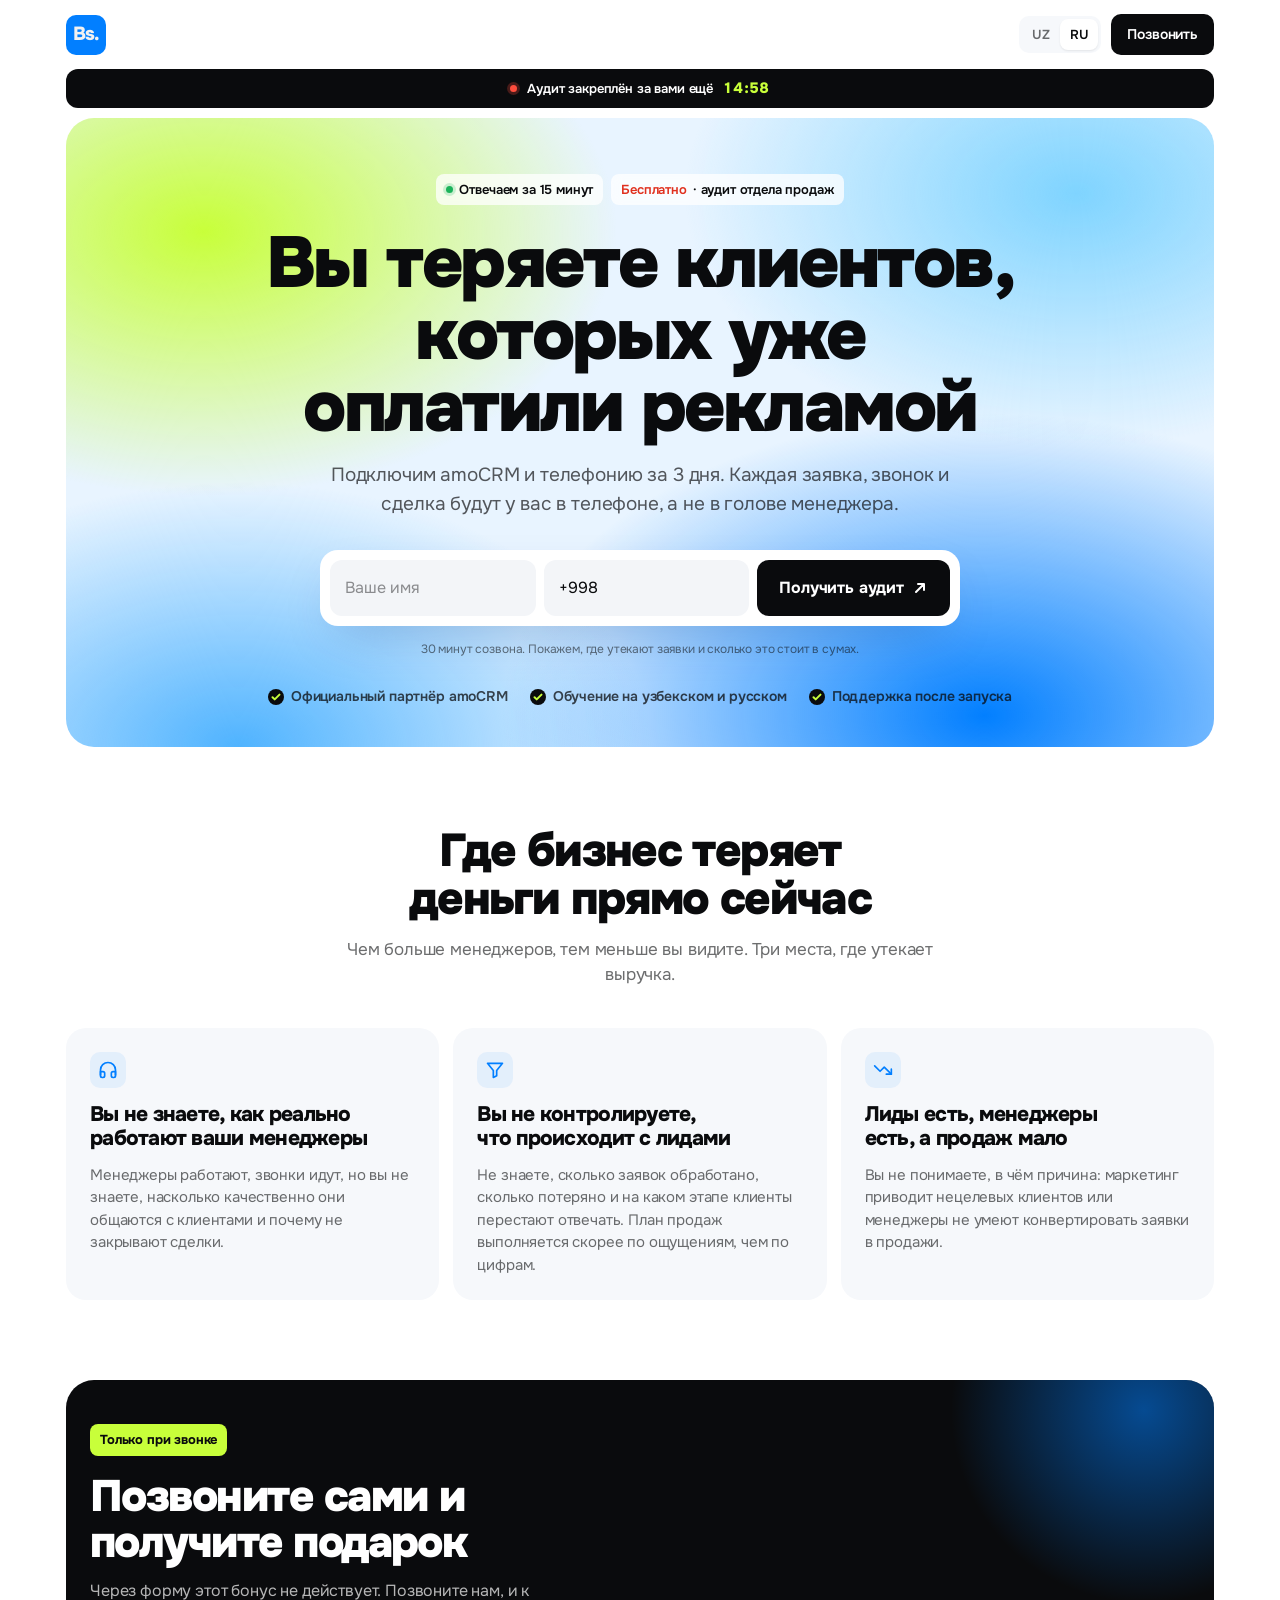
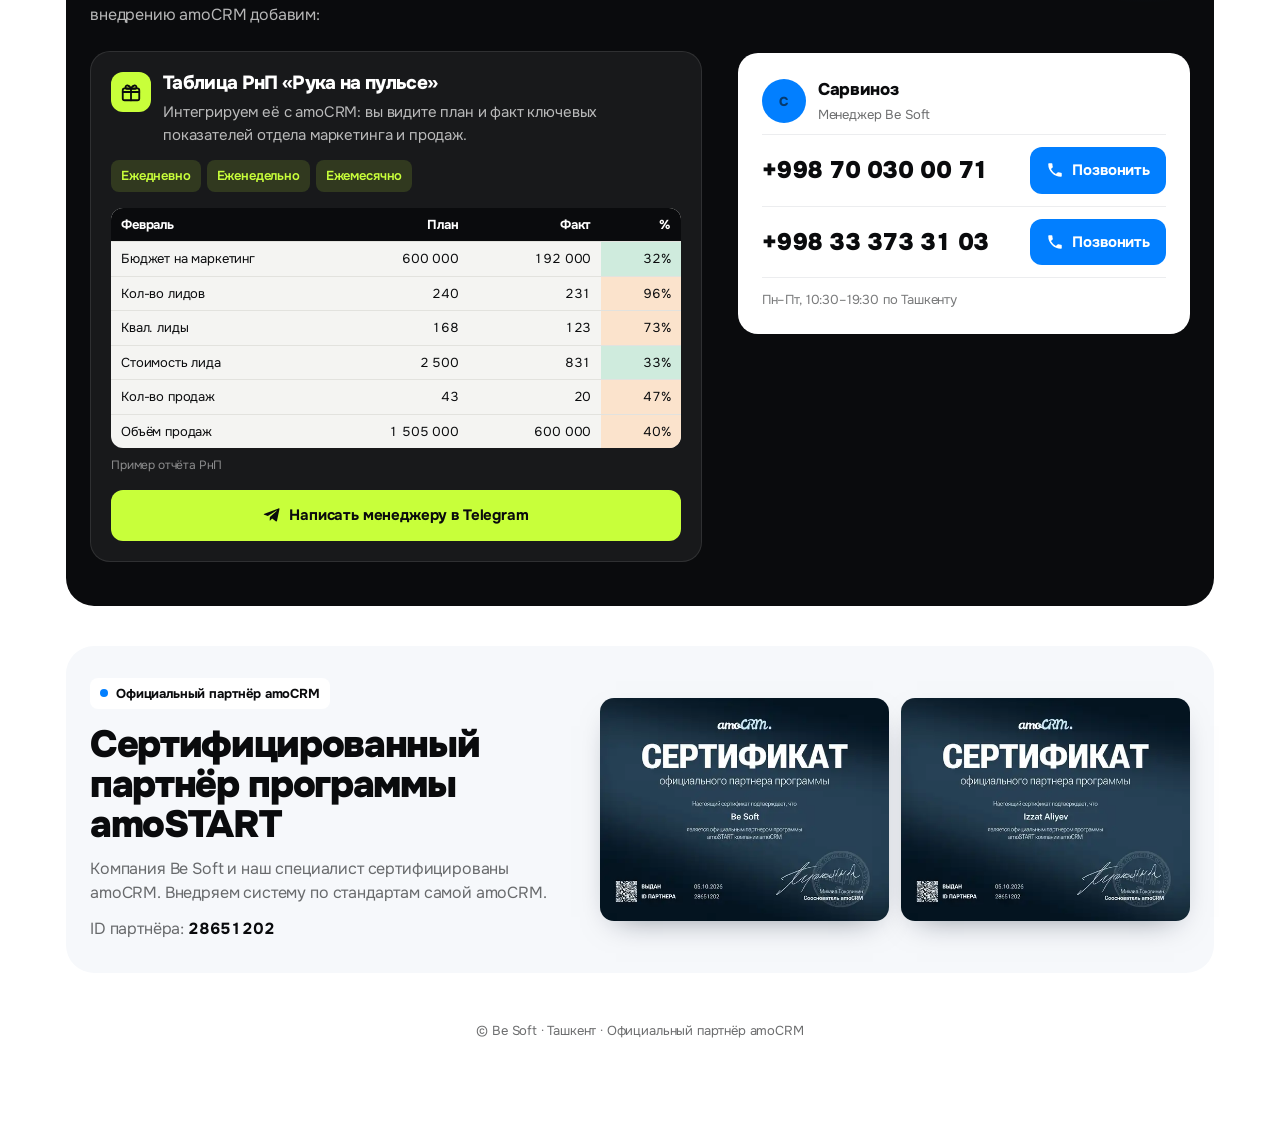
==== audit/index.html @ 83e3592d "Update index.html" ====
<!doctype html>
<html lang="ru">
<head>
<meta charset="utf-8">
<meta name="viewport" content="width=device-width,initial-scale=1,viewport-fit=cover">
<!-- Yandex.Metrika counter -->
<script type="text/javascript">
    (function(m,e,t,r,i,k,a){
        m[i]=m[i]||function(){(m[i].a=m[i].a||[]).push(arguments)};
        m[i].l=1*new Date();
        for (var j = 0; j < document.scripts.length; j++) {if (document.scripts[j].src === r) { return; }}
        k=e.createElement(t),a=e.getElementsByTagName(t)[0],k.async=1,k.src=r,a.parentNode.insertBefore(k,a)
    })(window, document,'script','https://mc.yandex.ru/metrika/tag.js?id=113791518', 'ym');

    ym(113791518, 'init', {ssr:true, webvisor:true, clickmap:true, ecommerce:"dataLayer", referrer: document.referrer, url: location.href, accurateTrackBounce:true, trackLinks:true});
</script>
<noscript><div><img src="https://mc.yandex.ru/watch/113791518" style="position:absolute; left:-9999px;" alt="" /></div></noscript>
<!-- /Yandex.Metrika counter -->
<title>Be Soft — amoCRM и телефония для бизнеса в Ташкенте</title>
<meta name="description" content="Подключим amoCRM и телефонию за 3 дня. Бесплатный аудит отдела продаж.">
<link rel="icon" href="data:image/svg+xml,%3Csvg xmlns='http://www.w3.org/2000/svg' viewBox='0 0 64 64'%3E%3Crect width='64' height='64' rx='14' fill='%23027FFF'/%3E%3Ctext x='8' y='44' font-family='Arial' font-weight='900' font-size='32' fill='white'%3EBs.%3C/text%3E%3C/svg%3E">
<link rel="preconnect" href="https://fonts.googleapis.com">
<link rel="stylesheet" href="https://fonts.googleapis.com/css2?family=Onest:wght@400;500;600;700;800;900&display=swap">
<style>
/* Layout: careerspace-style — white page, one big rounded hero card with a blue/lime mesh and the form inside it; 3 tinted cards; dark call band. Centered, short, one action. */
:root{
  --bg:#FFFFFF; --soft:#F6F8FB; --ink:#0A0B0D; --muted:rgba(10,11,13,.6); --line:rgba(10,11,13,.08);
  --blue:#027FFF; --blue-soft:rgba(2,127,255,.08); --lime:#C8FF3A; --coral:#FF4D3D; --card:#FFFFFF;
  --dark:#0A0B0D; --on-dark:#FFFFFF;
  --sans:"Onest","Helvetica Neue",Arial,sans-serif;
}
@media (prefers-color-scheme: dark){:root:not([data-theme="light"]){
  --bg:#0B0C0F; --soft:#14161B; --ink:#F2F3F5; --muted:rgba(242,243,245,.62); --line:rgba(255,255,255,.09);
  --blue:#2B93FF; --blue-soft:rgba(43,147,255,.12); --card:#14161B; --dark:#16181D; color-scheme:dark}}
:root[data-theme="dark"]{
  --bg:#0B0C0F; --soft:#14161B; --ink:#F2F3F5; --muted:rgba(242,243,245,.62); --line:rgba(255,255,255,.09);
  --blue:#2B93FF; --blue-soft:rgba(43,147,255,.12); --card:#14161B; --dark:#16181D; color-scheme:dark}

*{box-sizing:border-box}
body{background:var(--bg);color:var(--ink);font-family:var(--sans);font-size:16px;line-height:1.5;-webkit-font-smoothing:antialiased;letter-spacing:-.01em}
.wrap{max-width:1180px;margin:0 auto;padding-left:max(16px,env(safe-area-inset-left,0px));padding-right:max(16px,env(safe-area-inset-right,0px))}
h1,h2,h3{margin:0;text-wrap:balance;letter-spacing:-.035em}
p{margin:0}
:focus-visible{outline:2px solid var(--blue);outline-offset:2px}

/* header */
.top{display:flex;align-items:center;justify-content:space-between;gap:12px;padding-block:14px}
.logo{text-decoration:none}.mark{width:40px;height:40px;border-radius:10px;background:#027FFF;color:#F2F1F1;font-weight:800;font-size:19px;letter-spacing:-.05em;display:flex;align-items:center;justify-content:center;line-height:1}.mark i{font-style:normal}
.top-r{display:flex;align-items:center;gap:10px}
.lang{display:flex;background:var(--soft);border-radius:10px;padding:3px}
.lang button{all:unset;cursor:pointer;font-size:13px;font-weight:600;padding:6px 10px;border-radius:8px;color:var(--muted)}
.lang button[aria-pressed="true"]{background:var(--card);color:var(--ink);box-shadow:0 1px 2px rgba(0,0,0,.08)}
.top-cta{all:unset;cursor:pointer;background:var(--ink);color:var(--bg);font-weight:600;font-size:14px;padding:10px 16px;border-radius:10px}

/* hero card */
.hero{position:relative;overflow:hidden;border-radius:28px;padding-block:56px 40px;padding-inline:20px;text-align:center;color:#0A0B0D;
  background:
    radial-gradient(60% 70% at 12% 18%, #C8FF3A 0%, rgba(200,255,58,0) 60%),
    radial-gradient(55% 65% at 88% 12%, #7FD4FF 0%, rgba(127,212,255,0) 62%),
    radial-gradient(70% 80% at 80% 95%, #027FFF 0%, rgba(2,127,255,0) 60%),
    radial-gradient(60% 70% at 15% 100%, #4FB3FF 0%, rgba(79,179,255,0) 60%),
    #E8F4FF}
.badges{display:flex;justify-content:center;flex-wrap:wrap;gap:8px;margin-bottom:22px}
.badge{display:inline-flex;align-items:center;gap:6px;background:rgba(255,255,255,.75);backdrop-filter:blur(6px);border-radius:8px;padding:6px 10px;font-size:13px;font-weight:600}
.badge .hot{color:#E0301E}
.dot{width:7px;height:7px;border-radius:50%;background:#1BB35A;box-shadow:0 0 0 3px rgba(27,179,90,.2)}
.hero h1{font-size:clamp(34px,6.4vw,72px);line-height:1;font-weight:900;max-width:17ch;margin-inline:auto}
.hero .sub{margin:18px auto 0;font-size:clamp(16px,1.8vw,19px);color:rgba(10,11,13,.68);max-width:34em}

/* form inside hero */
.form{margin:32px auto 0;max-width:640px;background:#FFFFFF;border-radius:18px;padding:10px;display:grid;grid-template-columns:1fr 1fr auto;gap:8px;box-shadow:0 20px 50px -20px rgba(2,60,140,.35)}
.form input{font:inherit;font-size:16px;color:#0A0B0D;background:#F3F5F8;border:1px solid transparent;border-radius:12px;padding:15px 14px;width:100%;min-width:0}
.form input:focus{outline:none;border-color:#027FFF;background:#fff}
.form input::placeholder{color:rgba(10,11,13,.45)}
.go{all:unset;box-sizing:border-box;cursor:pointer;background:#0A0B0D;color:#fff;font-weight:700;font-size:16px;padding:15px 22px;border-radius:12px;display:inline-flex;align-items:center;justify-content:center;gap:8px;white-space:nowrap;transition:transform .15s}
.go:hover{transform:translateY(-1px)}
.go:focus-visible{outline:2px solid #027FFF;outline-offset:2px}
.go svg{width:16px;height:16px}
.size{grid-column:1/-1;display:flex;flex-wrap:wrap;align-items:center;gap:6px;padding:4px 4px 2px;font-size:13px;color:rgba(10,11,13,.6);text-align:left}
.size label{display:block}
.size input{position:absolute;opacity:0;pointer-events:none}
.size span{display:inline-block;padding:6px 10px;border-radius:8px;background:#F3F5F8;color:#0A0B0D;font-weight:600;cursor:pointer}
.size input:checked+span{background:#027FFF;color:#fff}
.size input:focus-visible+span{outline:2px solid #027FFF;outline-offset:2px}
.err{grid-column:1/-1;color:#E0301E;font-size:13px;text-align:left;padding-inline:6px}
.fine{margin-top:14px;font-size:12px;color:rgba(10,11,13,.55)}
.done{margin:32px auto 0;max-width:520px;background:#fff;border-radius:18px;padding:26px;text-align:left;box-shadow:0 20px 50px -20px rgba(2,60,140,.35)}
.done b{display:block;font-size:20px;font-weight:800;margin-bottom:6px}
.done p{color:rgba(10,11,13,.65)}

.proof{display:flex;justify-content:center;flex-wrap:wrap;gap:8px 22px;margin-top:28px;font-size:14px;font-weight:600;color:rgba(10,11,13,.75)}
.proof span{display:inline-flex;align-items:center;gap:7px}
.proof span::before{content:"";width:16px;height:16px;border-radius:50%;background:#0A0B0D url("data:image/svg+xml,%3Csvg xmlns='http://www.w3.org/2000/svg' viewBox='0 0 16 16'%3E%3Cpath d='M4.5 8.2l2.2 2.2 4.8-4.8' fill='none' stroke='%23C8FF3A' stroke-width='2' stroke-linecap='round' stroke-linejoin='round'/%3E%3C/svg%3E") center/16px no-repeat}

/* section */
.sec{padding-block:80px 24px}
.sec h2{font-size:clamp(28px,4.4vw,46px);font-weight:900;line-height:1.04;text-align:center;max-width:18ch;margin-inline:auto}
.sec .sub{text-align:center;color:var(--muted);margin:14px auto 0;max-width:36em;font-size:17px}
.cards{display:grid;grid-template-columns:repeat(3,1fr);gap:14px;margin-top:40px}
.c{background:var(--soft);border-radius:20px;padding:24px;display:flex;flex-direction:column;gap:14px;min-width:0}
.ic{width:36px;height:36px;border-radius:10px;display:grid;place-items:center;background:var(--blue-soft);color:var(--blue)}
.ic svg{width:20px;height:20px}
.was{font-size:15px;color:var(--muted);text-decoration:line-through;text-decoration-color:var(--coral);text-decoration-thickness:2px}
.c h3{font-size:21px;font-weight:800;line-height:1.15}
.c p{color:var(--muted);font-size:15px}
.c .res{margin-top:auto;padding-top:14px;border-top:1px solid var(--line);font-size:14px;font-weight:600;color:var(--ink)}
.c .res i{font-style:normal;color:var(--blue)}

/* call band */
.call{margin-block:56px 40px;background:var(--dark);color:var(--on-dark);border-radius:28px;padding:44px 24px;display:grid;grid-template-columns:1.15fr .85fr;gap:36px;align-items:center;position:relative;overflow:hidden}
.call::after{content:"";position:absolute;width:420px;height:420px;right:-140px;top:-180px;border-radius:50%;background:radial-gradient(circle,rgba(2,127,255,.55),rgba(2,127,255,0) 65%);pointer-events:none}
.call>*{position:relative;z-index:1;min-width:0}
.tag{display:inline-block;background:var(--lime);color:#0A0B0D;font-size:13px;font-weight:700;border-radius:8px;padding:6px 10px;margin-bottom:18px}
.call h2{font-size:clamp(28px,4vw,44px);font-weight:900;line-height:1.04;text-align:left;margin:0;max-width:16ch}
.call .lead{margin-top:14px;color:rgba(255,255,255,.7);font-size:16px;max-width:30em}
.gift{margin-top:24px;background:rgba(255,255,255,.06);border:1px solid rgba(255,255,255,.1);border-radius:20px;padding:20px}
.gift-h{display:flex;gap:12px;align-items:flex-start}
.gift-ic{flex:none;width:40px;height:40px;border-radius:12px;background:var(--lime);color:#0A0B0D;display:grid;place-items:center}
.gift-ic svg{width:22px;height:22px}
.gift h3{font-size:19px;font-weight:800;line-height:1.2;margin:0}
.gift p{margin-top:6px;color:rgba(255,255,255,.7);font-size:15px}
.periods{display:flex;flex-wrap:wrap;gap:6px;margin-top:14px}
.periods span{font-size:13px;font-weight:600;padding:6px 10px;border-radius:8px;background:rgba(200,255,58,.14);color:var(--lime)}
.rnp-wrap{margin-top:16px;overflow-x:auto}
.rnp{background:#F4F4F2;color:#0A0B0D;border-radius:12px;overflow:hidden;font-size:13px;font-variant-numeric:tabular-nums}
.rnp div{display:grid;grid-template-columns:1.7fr 1fr 1fr .6fr}
.rnp span{padding:7px 10px;border-top:1px solid #E2E2DE;text-align:right;white-space:nowrap}
.rnp span:first-child{text-align:left;white-space:normal}
.rnp .h span{background:#0A0B0D;color:#fff;font-weight:700;border-top:0}
.rnp .g{background:#CFEBDD}
.rnp .w{background:#FBE3CC}
.gift .rnp-cap{margin-top:8px;font-size:12px;color:rgba(255,255,255,.5)}
.tg{margin-top:16px;display:flex;align-items:center;justify-content:center;gap:8px;background:var(--lime);color:#0A0B0D;font-weight:700;font-size:15px;padding:14px 16px;border-radius:12px;text-decoration:none}
.tg svg{width:18px;height:18px}
.tg:focus-visible{outline:2px solid #fff;outline-offset:2px}
.timer{display:flex;align-items:center;justify-content:center;flex-wrap:wrap;gap:4px 10px;width:100%;margin:0 0 10px;padding:8px 14px;border-radius:12px;background:#0A0B0D;color:#fff;font-size:13px;font-weight:600;text-align:center}
.timer b{color:#C8FF3A;font-size:15px;font-weight:800;font-variant-numeric:tabular-nums;letter-spacing:.02em}
.tdot{width:7px;height:7px;border-radius:50%;background:#FF4D3D;box-shadow:0 0 0 3px rgba(255,77,61,.25)}
.box{background:#FFFFFF;color:#0A0B0D;border-radius:20px;padding:24px}
.mgr{display:flex;align-items:center;gap:12px;margin-bottom:8px}
.ava{width:44px;height:44px;border-radius:50%;background:#027FFF;color:#fff;display:grid;place-items:center;font-weight:800;font-size:20px;flex:none}
.mgr b{display:block;font-size:17px;font-weight:800}
.mgr span{font-size:13px;color:rgba(10,11,13,.6)}
.line{display:flex;align-items:center;justify-content:space-between;gap:10px;padding-block:12px;border-top:1px solid #ECEDEF;flex-wrap:wrap}
.phone{font-size:clamp(20px,2.4vw,24px);font-weight:900;letter-spacing:-.02em;font-variant-numeric:tabular-nums;user-select:all}
.dial{display:inline-flex;align-items:center;gap:8px;background:#027FFF;color:#fff;font-weight:700;font-size:15px;padding:12px 16px;border-radius:12px;text-decoration:none}
.dial svg{width:18px;height:18px}
.dial:focus-visible{outline:2px solid #0A0B0D;outline-offset:2px}
.hours{padding-top:12px;border-top:1px solid #ECEDEF;font-size:13px;color:rgba(10,11,13,.55)}

.partner{margin-block:0 40px;padding:32px 24px;border-radius:28px;background:var(--soft);display:grid;grid-template-columns:.9fr 1.1fr;gap:28px;align-items:center}
.partner>*{min-width:0}
.pbadge{display:inline-flex;align-items:center;gap:8px;background:var(--card);border-radius:8px;padding:6px 10px;font-size:13px;font-weight:700;margin-bottom:16px}
.pbadge::before{content:"";width:8px;height:8px;border-radius:50%;background:var(--blue)}
.partner h2{font-size:clamp(26px,3.4vw,38px);font-weight:900;line-height:1.05;margin:0;max-width:16ch}
.partner p{margin-top:12px;color:var(--muted);font-size:16px;max-width:32em}
.pid{font-size:14px;font-variant-numeric:tabular-nums}
.pid b{color:var(--ink)}
.certs{display:grid;grid-template-columns:1fr 1fr;gap:12px}
.certs a{display:block;border-radius:14px;overflow:hidden;box-shadow:0 12px 30px -16px rgba(10,20,40,.5);transition:transform .2s}
.certs a:hover{transform:translateY(-3px)}
.certs img{display:block;width:100%;height:auto}
@media (max-width:860px){.partner{grid-template-columns:1fr;padding:28px 20px}}

footer{padding-block:8px 100px;font-size:13px;color:var(--muted);text-align:center}

/* sticky mobile CTA */
.stick{position:fixed;left:0;right:0;bottom:0;z-index:20;padding:10px max(12px,env(safe-area-inset-right,0px)) calc(10px + env(safe-area-inset-bottom,0px)) max(12px,env(safe-area-inset-left,0px));background:linear-gradient(to top,var(--bg) 60%,transparent);display:none}
.stick a{display:block;text-align:center;background:#027FFF;color:#fff;font-weight:700;padding:15px;border-radius:14px;text-decoration:none}

@media (max-width:860px){
  .cards{grid-template-columns:1fr}
  .call{grid-template-columns:1fr;padding:32px 20px}
}
@media (max-width:640px){
  .form{grid-template-columns:1fr}
  .hero{padding-block:32px 24px;padding-inline:16px;border-radius:22px;text-align:left}
  .badges{justify-content:flex-start}
  .hero h1{font-size:7.4vw;letter-spacing:-.04em;max-width:none;margin-inline:0;text-wrap:wrap}
  .hero .sub{margin-inline:0}
  .proof{justify-content:flex-start}
  .top-cta{display:none}
  .stick{display:block}
  .stick[hidden]{display:none}
  .rnp{font-size:12px}
  .rnp div{grid-template-columns:1.5fr 1fr 1fr .65fr}
  .rnp span{padding:6px}
}
@media (prefers-reduced-motion:reduce){.go{transition:none}}
</style>
<style>body{margin:0}img{max-width:100%}[hidden]{display:none!important}</style>
</head>
<body>

<header class="wrap top">
  <a class="logo" href="#form" aria-label="Be Soft"><span class="mark">Bs<i>.</i></span></a>
  <div class="top-r">
    <div class="lang" role="group" aria-label="Til / Язык">
      <button type="button" data-set="uz" aria-pressed="false">UZ</button>
      <button type="button" data-set="ru" aria-pressed="true">RU</button>
    </div>
    <a class="top-cta" href="#call" data-i="topCall"></a>
  </div>
</header>

<main class="wrap">
  <div class="timer" role="timer"><span class="tdot" aria-hidden="true"></span><span data-i="tLabel"></span><b id="tVal">15:00</b></div>
  <section class="hero" id="form">
    <div class="badges">
      <span class="badge"><span class="dot"></span><span data-i="b1"></span></span>
      <span class="badge"><span class="hot" data-i="b2a"></span><span data-i="b2"></span></span>
    </div>
    <h1 data-i="h1"></h1>
    <p class="sub" data-i="sub"></p>

    <form class="form" id="leadForm" novalidate>
      <input type="text" id="f-name" autocomplete="name" data-ph="name" aria-label="Name">
      <input type="tel" id="f-phone" autocomplete="tel" inputmode="tel" value="+998 " aria-label="Phone">
      <button class="go" type="submit"><span data-i="submit"></span><svg viewBox="0 0 16 16" aria-hidden="true"><path d="M4 12L12 4M6 4h6v6" fill="none" stroke="currentColor" stroke-width="2" stroke-linecap="round" stroke-linejoin="round"/></svg></button>
      <p class="err" id="err" hidden></p>
    </form>
    <div class="done" id="done" hidden><b data-i="doneT"></b><p data-i="doneP"></p></div>
    <p class="fine" data-i="fine"></p>

    <div class="proof">
      <span data-i="pr1"></span><span data-i="pr2"></span><span data-i="pr3"></span>
    </div>
  </section>

  <section class="sec">
    <h2 data-i="painT"></h2>
    <p class="sub" data-i="painS"></p>
    <div class="cards">
      <article class="c">
        <div class="ic"><svg viewBox="0 0 24 24" fill="none" stroke="currentColor" stroke-width="2" stroke-linecap="round" stroke-linejoin="round" aria-hidden="true"><path d="M3 18v-6a9 9 0 0 1 18 0v6"/><path d="M21 19a2 2 0 0 1-2 2h-1a2 2 0 0 1-2-2v-3a2 2 0 0 1 2-2h3zM3 19a2 2 0 0 0 2 2h1a2 2 0 0 0 2-2v-3a2 2 0 0 0-2-2H3z"/></svg></div>
        <h3 data-i="c1h"></h3>
        <p data-i="c1p"></p>
      </article>
      <article class="c">
        <div class="ic"><svg viewBox="0 0 24 24" fill="none" stroke="currentColor" stroke-width="2" stroke-linecap="round" stroke-linejoin="round" aria-hidden="true"><path d="M3 4h18l-7 8.5V19l-4 2v-8.5z"/></svg></div>
        <h3 data-i="c2h"></h3>
        <p data-i="c2p"></p>
      </article>
      <article class="c">
        <div class="ic"><svg viewBox="0 0 24 24" fill="none" stroke="currentColor" stroke-width="2" stroke-linecap="round" stroke-linejoin="round" aria-hidden="true"><path d="M22 17l-8.5-8.5-5 5L2 7"/><path d="M16 17h6v-6"/></svg></div>
        <h3 data-i="c3h"></h3>
        <p data-i="c3p"></p>
      </article>
    </div>
  </section>

  <section class="call" id="call">
    <div>
      <span class="tag" data-i="tag"></span>
      <h2 data-i="callT"></h2>
      <p class="lead" data-i="callL"></p>
      <div class="gift">
        <div class="gift-h">
          <span class="gift-ic"><svg viewBox="0 0 24 24" fill="none" stroke="currentColor" stroke-width="2" stroke-linecap="round" stroke-linejoin="round" aria-hidden="true"><rect x="3" y="8" width="18" height="13" rx="2"/><path d="M12 8v13M3 12h18M12 8c-2-4-6-4-6-1s6 1 6 1zm0 0c2-4 6-4 6-1s-6 1-6 1z"/></svg></span>
          <div><h3 data-i="gT"></h3><p data-i="gP"></p></div>
        </div>
        <div class="periods"><span data-i="per1"></span><span data-i="per2"></span><span data-i="per3"></span></div>
        <div class="rnp-wrap"><div class="rnp">
          <div class="h"><span data-i="rM"></span><span data-i="rPlan"></span><span data-i="rFact"></span><span>%</span></div>
          <div><span data-i="r1"></span><span>600 000</span><span>192 000</span><span class="g">32%</span></div>
          <div><span data-i="r2"></span><span>240</span><span>231</span><span class="w">96%</span></div>
          <div><span data-i="r3"></span><span>168</span><span>123</span><span class="w">73%</span></div>
          <div><span data-i="r4"></span><span>2 500</span><span>831</span><span class="g">33%</span></div>
          <div><span data-i="r5"></span><span>43</span><span>20</span><span class="w">47%</span></div>
          <div><span data-i="r6"></span><span>1 505 000</span><span>600 000</span><span class="w">40%</span></div>
        </div></div>
        <p class="rnp-cap" data-i="rCap"></p>
        <a class="tg" id="tgLink" href="https://t.me/sarvinoz_besoft" target="_blank" rel="noopener"><svg viewBox="0 0 24 24" fill="currentColor" aria-hidden="true"><path d="M21.9 4.3 18.7 19.5c-.2 1-.9 1.3-1.7.8l-4.8-3.6-2.3 2.2c-.3.3-.5.5-1 .5l.3-4.9 8.9-8c.4-.3-.1-.5-.6-.2L6.5 13.3 1.8 11.8c-1-.3-1-1 .2-1.5L20.6 3.2c.9-.3 1.6.2 1.3 1.1z"/></svg><span data-i="tgBtn"></span></a>
      </div>
    </div>
    <div class="box">
      <div class="mgr"><span class="ava" data-i="mIni"></span><div><b data-i="mName"></b><span data-i="mRole"></span></div></div>
      <div class="line"><span class="phone">+998 70 030 00 71</span><a class="dial" href="tel:+998700300071"><svg viewBox="0 0 24 24" fill="currentColor" aria-hidden="true"><path d="M6.6 10.8a15.1 15.1 0 0 0 6.6 6.6l2.2-2.2a1 1 0 0 1 1-.25 11.4 11.4 0 0 0 3.6.57 1 1 0 0 1 1 1V20a1 1 0 0 1-1 1A17 17 0 0 1 3 4a1 1 0 0 1 1-1h3.5a1 1 0 0 1 1 1c0 1.25.2 2.45.57 3.57a1 1 0 0 1-.25 1z"/></svg><span data-i="callBtn"></span></a></div>
      <div class="line"><span class="phone">+998 33 373 31 03</span><a class="dial" href="tel:+998333733103"><svg viewBox="0 0 24 24" fill="currentColor" aria-hidden="true"><path d="M6.6 10.8a15.1 15.1 0 0 0 6.6 6.6l2.2-2.2a1 1 0 0 1 1-.25 11.4 11.4 0 0 0 3.6.57 1 1 0 0 1 1 1V20a1 1 0 0 1-1 1A17 17 0 0 1 3 4a1 1 0 0 1 1-1h3.5a1 1 0 0 1 1 1c0 1.25.2 2.45.57 3.57a1 1 0 0 1-.25 1z"/></svg><span data-i="callBtn"></span></a></div>
      <p class="hours" data-i="hours"></p>
    </div>
  </section>
  <section class="partner" id="partner">
    <div>
      <span class="pbadge" data-i="pTag"></span>
      <h2 data-i="pT"></h2>
      <p data-i="pP"></p>
      <p class="pid"><span data-i="pIdK"></span> <b>28651202</b></p>
    </div>
    <div class="certs">
      <a href="/cert-besoft.webp" target="_blank" rel="noopener"><img src="/cert-besoft.webp" alt="Сертификат партнёра amoCRM: Be Soft" width="560" height="432"></a>
      <a href="/cert-izzat.webp" target="_blank" rel="noopener"><img src="/cert-izzat.webp" alt="Сертификат партнёра amoCRM: Izzat Aliyev" width="560" height="432"></a>
    </div>
  </section>
</main>

<footer class="wrap" data-i="foot"></footer>
<div class="stick" id="stick"><a href="#form" data-i="stick"></a></div>

<script>
const T = {
ru:{
  topCall:"Позвонить",
  b1:"Отвечаем за 15 минут", b2a:"Бесплатно", b2:"· аудит отдела продаж",
  h1:"Вы теряете клиентов, которых уже оплатили рекламой",
  sub:"Подключим amoCRM и телефонию за 3 дня. Каждая заявка, звонок и сделка будут у вас в телефоне, а не в голове менеджера.",
  name:"Ваше имя", submit:"Получить аудит",
  errName:"Как к вам обращаться?", errPhone:"Проверьте номер: после +998 нужно 9 цифр.",
  fine:"30 минут созвона. Покажем, где утекают заявки и сколько это стоит в сумах.",
  doneT:"Заявка у нас", doneP:"Позвоним в течение 15 минут в рабочее время. Хотите быстрее — наберите сами и заберите бонус ниже.",
  pr1:"Официальный партнёр amoCRM", pr2:"Обучение на узбекском и русском", pr3:"Поддержка после запуска",
  painT:"Где бизнес теряет деньги прямо сейчас",
  painS:"Чем больше менеджеров, тем меньше вы видите. Три места, где утекает выручка.",
  c1h:"Вы не знаете, как реально работают ваши менеджеры", c1p:"Менеджеры работают, звонки идут, но вы не знаете, насколько качественно они общаются с клиентами и почему не закрывают сделки.",
  c2h:"Вы не контролируете, что происходит с лидами", c2p:"Не знаете, сколько заявок обработано, сколько потеряно и на каком этапе клиенты перестают отвечать. План продаж выполняется скорее по ощущениям, чем по цифрам.",
  c3h:"Лиды есть, менеджеры есть, а продаж мало", c3p:"Вы не понимаете, в чём причина: маркетинг приводит нецелевых клиентов или менеджеры не умеют конвертировать заявки в продажи.",
  tag:"Только при звонке",
  callT:"Позвоните сами и получите подарок",
  callL:"Через форму этот бонус не действует. Позвоните нам, и к внедрению amoCRM добавим:",
  gT:"Таблица РнП «Рука на пульсе»", gP:"Интегрируем её с amoCRM: вы видите план и факт ключевых показателей отдела маркетинга и продаж.",
  per1:"Ежедневно", per2:"Еженедельно", per3:"Ежемесячно",
  rM:"Февраль", rPlan:"План", rFact:"Факт", r1:"Бюджет на маркетинг", r2:"Кол-во лидов", r3:"Квал. лиды", r4:"Стоимость лида", r5:"Кол-во продаж", r6:"Объём продаж", rCap:"Пример отчёта РнП",
  mIni:"С", mName:"Сарвиноз", mRole:"Менеджер Be Soft", callBtn:"Позвонить",
  hours:"Пн–Пт, 10:30–19:30 по Ташкенту",
  stick:"Получить бесплатный аудит",
  tLabel:"Аудит закреплён за вами ещё", tEnd:"Успейте оставить заявку на бесплатный аудит",
  tgBtn:"Написать менеджеру в Telegram", tgText:"Здравствуйте! Хочу интегрировать amoCRM в свою компанию и обсудить все детали.",
  pTag:"Официальный партнёр amoCRM", pT:"Сертифицированный партнёр программы amoSTART", pP:"Компания Be Soft и наш специалист сертифицированы amoCRM. Внедряем систему по стандартам самой amoCRM.", pIdK:"ID партнёра:",
  foot:"© Be Soft · Ташкент · Официальный партнёр amoCRM"
},
uz:{
  topCall:"Qo‘ng‘iroq",
  b1:"15 daqiqada javob beramiz", b2a:"Bepul", b2:"· savdo bo‘limi auditi",
  h1:"Reklamaga pul to‘lagan mijozlaringizni yo‘qotyapsiz",
  sub:"amoCRM va telefoniyani 3 kunda ulaymiz. Sotuvlaringizni aniq raqamlar asosida boshqarasiz.",
  name:"Ismingiz", submit:"Auditga ega bo‘lish",
  errName:"Ismingizni kiriting.", errPhone:"Raqamni tekshiring: +998 dan keyin 9 ta raqam.",
  fine:"30 daqiqalik suhbat. Arizalar qayerda yo‘qolayotganini va bu necha so‘m ekanini ko‘rsatamiz.",
  doneT:"Arizangiz qabul qilindi", doneP:"Ish vaqtida 15 daqiqa ichida qo‘ng‘iroq qilamiz. Tezroq bo‘lsin desangiz — o‘zingiz qo‘ng‘iroq qiling va quyidagi bonusni oling.",
  pr1:"amoCRM rasmiy hamkori", pr2:"O‘zbek va rus tilida o‘qitish", pr3:"Ishga tushgandan keyin yordam",
  painT:"Biznes hozir qayerda pul yo‘qotyapti",
  painS:"Menejerlar qancha ko‘p bo‘lsa, siz shuncha kam ko‘rasiz. Daromad oqib ketadigan uchta joy.",
  c1h:"Menejerlaringiz qanchalik samarali ishlayotganini bilmaysiz", c1p:"Qo‘ng‘iroqlar bo‘lyapti, lekin mijozlar bilan qanday gaplashilayotgani va nega savdolar yopilmayotgani noma’lum.",
  c2h:"Lidlar bilan nima bo‘layotganini nazorat qila olmaysiz", c2p:"Qancha lid bilan ishlangan, qanchasi yo‘qotilgan va mijozlar qaysi bosqichda ketib qolayotgani noma’lum. Savdo rejasi aniq raqamlarga emas, taxminlarga asoslanadi.",
  c3h:"Lidlar bor, menejerlar bor, lekin savdo kam", c3p:"Muammo nimada: marketing sifatsiz lidlarni olib kelyaptimi yoki menejerlar ularni xaridorga aylantira olmayaptimi — bilmaysiz.",
  tag:"Faqat qo‘ng‘iroq orqali",
  callT:"O‘zingiz qo‘ng‘iroq qiling va sovg‘a oling",
  callL:"Bu bonus forma orqali amal qilmaydi. Bizga qo‘ng‘iroq qiling va amoCRM joriy qilishga qo‘shib beramiz:",
  gT:"RnP jadvali («Рука на пульсе»)", gP:"Uni amoCRM bilan integratsiya qilamiz: marketing va savdo bo‘limining asosiy ko‘rsatkichlari bo‘yicha reja va faktni ko‘rasiz.",
  per1:"Har kuni", per2:"Har hafta", per3:"Har oy",
  rM:"Fevral", rPlan:"Reja", rFact:"Fakt", r1:"Marketing byudjeti", r2:"Lidlar soni", r3:"Sifatli lidlar", r4:"Lid narxi", r5:"Sotuvlar soni", r6:"Sotuv hajmi", rCap:"RnP hisoboti namunasi",
  mIni:"S", mName:"Sarvinoz", mRole:"Be Soft menejeri", callBtn:"Qo‘ng‘iroq qilish",
  hours:"Du–Ju, 10:30–19:30 (Toshkent vaqti)",
  stick:"Bepul audit olish",
  tLabel:"Bepul audit siz uchun band qilingan:", tEnd:"Bepul auditga arizani hoziroq qoldiring",
  tgBtn:"Menejerga Telegramda yozish", tgText:"Assalomu alaykum! Kompaniyamga amoCRM integratsiya qilmoqchiman, barcha tafsilotlarni muhokama qilsak.",
  pTag:"amoCRM rasmiy hamkori", pT:"amoSTART dasturining sertifikatlangan hamkori", pP:"Be Soft kompaniyasi va mutaxassisimiz amoCRM tomonidan sertifikatlangan. Tizimni amoCRM standartlari asosida joriy qilamiz.", pIdK:"Hamkor ID:",
  foot:"© Be Soft · Toshkent · amoCRM rasmiy hamkori"
}};

let lang="ru";
try{ lang=localStorage.getItem("besoft-lang") || ((navigator.language||"").startsWith("uz")?"uz":"ru"); }catch(e){}

function render(){
  const d=T[lang]; document.documentElement.lang=lang;
  document.querySelectorAll("[data-i]").forEach(el=>{const v=d[el.dataset.i]; if(v!=null) el.innerHTML=v;});
  document.querySelectorAll("[data-ph]").forEach(el=>el.placeholder=d[el.dataset.ph]);
  document.getElementById("tgLink").href="https://t.me/sarvinoz_besoft?text="+encodeURIComponent(d.tgText);
  tick();
  document.querySelectorAll(".lang button").forEach(b=>b.setAttribute("aria-pressed",b.dataset.set===lang));
  const e=document.getElementById("err"); if(!e.hidden) e.textContent=d[e.dataset.k];
}
document.querySelectorAll(".lang button").forEach(b=>b.addEventListener("click",()=>{
  lang=b.dataset.set; try{localStorage.setItem("besoft-lang",lang)}catch(e){} render();
}));

const phoneIn=document.getElementById("f-phone");
phoneIn.addEventListener("input",()=>{
  let d=phoneIn.value.replace(/\D/g,""); if(!d.startsWith("998")) d="998"+d; d=d.slice(0,12);
  const p=d.slice(3); phoneIn.value="+998 "+[p.slice(0,2),p.slice(2,5),p.slice(5,7),p.slice(7,9)].filter(Boolean).join(" ");
});

document.getElementById("leadForm").addEventListener("submit",ev=>{
  ev.preventDefault();
  const err=document.getElementById("err");
  const name=document.getElementById("f-name").value.trim();
  const digits=phoneIn.value.replace(/\D/g,"");
  const k=!name?"errName":digits.length!==12?"errPhone":null;
  if(k){err.dataset.k=k;err.textContent=T[lang][k];err.hidden=false;return;}
  err.hidden=true;
  const lead={name,phone:"+"+digits,lang,source:"besoft-landing",at:new Date().toISOString()};
  /* Сюда подключается отправка заявки: вебхук amoCRM, Telegram-бот или форма Tilda */
  console.log("lead",lead);
  goal("lead_form");
  ev.target.hidden=true; document.getElementById("done").hidden=false;
});

/* sticky CTA hides while the form is on screen */
const stick=document.getElementById("stick");
if("IntersectionObserver" in window){
  const seen=new Set();
  const io=new IntersectionObserver(es=>{es.forEach(en=>en.isIntersecting?seen.add(en.target):seen.delete(en.target));stick.hidden=seen.size>0;},{threshold:.15});
  io.observe(document.getElementById("form")); io.observe(document.getElementById("call"));
}
/* Yandex.Metrika goals */
function goal(n){try{if(window.ym) ym(113791518,"reachGoal",n);}catch(e){}}
document.querySelectorAll(".dial").forEach(a=>a.addEventListener("click",()=>goal("call_click")));
document.getElementById("tgLink").addEventListener("click",()=>goal("tg_click"));

/* timer: 15 minutes from the moment the visitor opened the site */
function tick(){
  const el=document.getElementById("tVal"), lbl=document.querySelector("[data-i=tLabel]");
  const left=Math.max(0,TEND-Date.now()), m=Math.floor(left/60000), s=Math.floor(left%60000/1000);
  el.textContent=String(m).padStart(2,"0")+":"+String(s).padStart(2,"0");
  if(!left){lbl.textContent=T[lang].tEnd; el.hidden=true;}
}
let TEND=Date.now()+15*60000;
try{const v=+sessionStorage.getItem("besoft-t"); if(v>Date.now()) TEND=v; else sessionStorage.setItem("besoft-t",TEND);}catch(e){}
setInterval(tick,1000);
render();
</script>

</body>
</html>
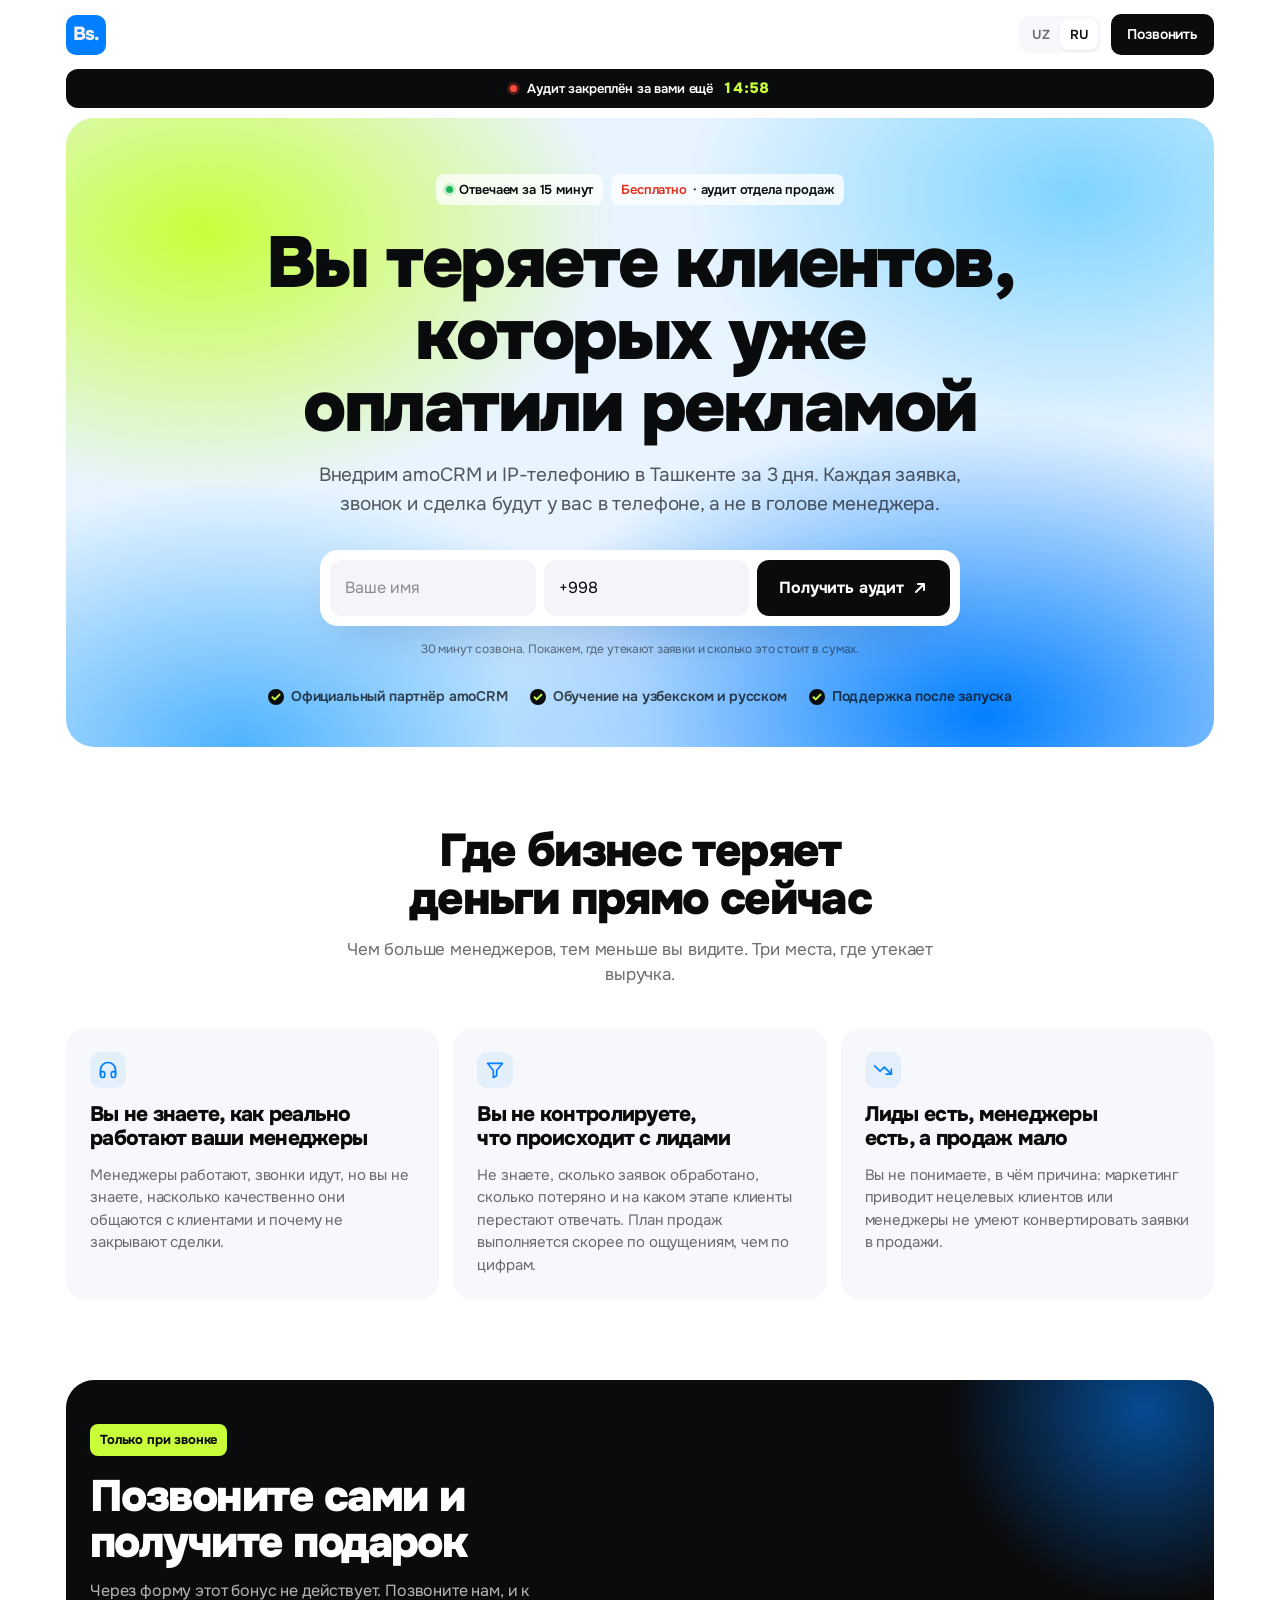
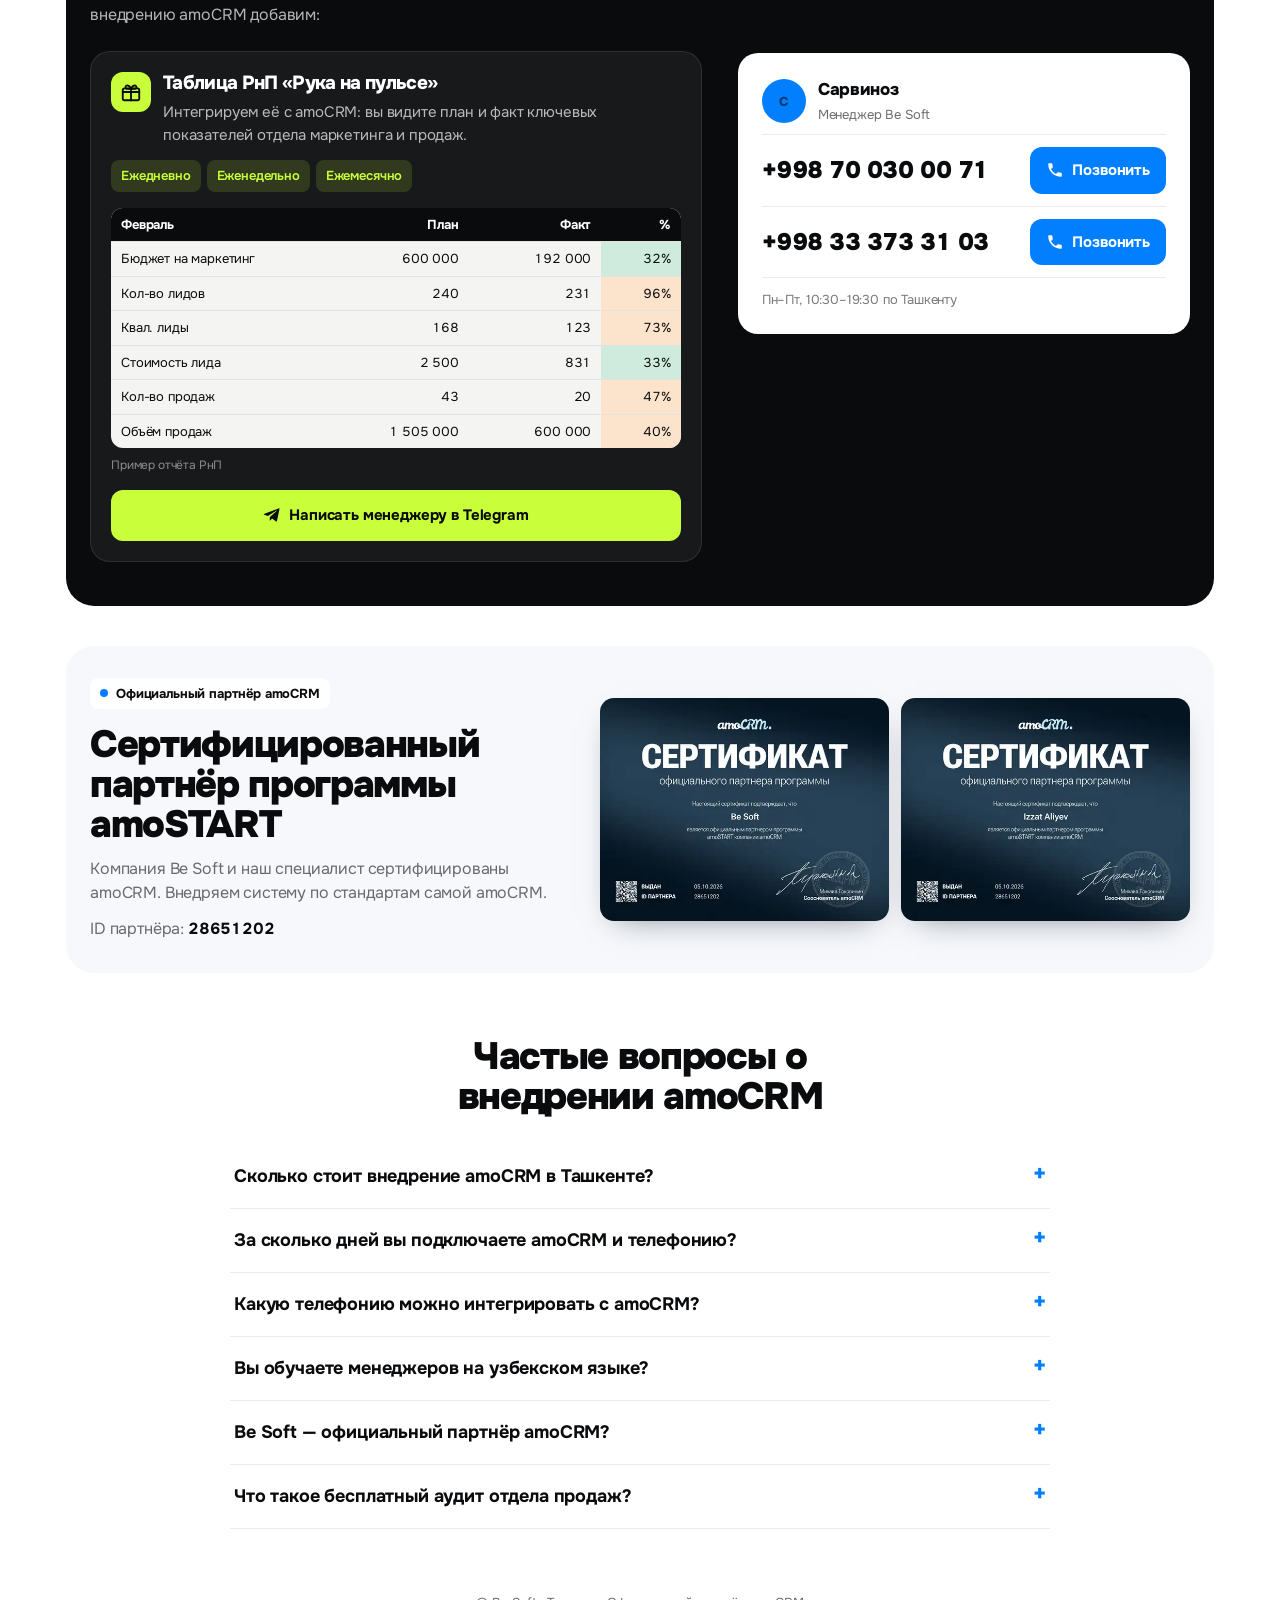
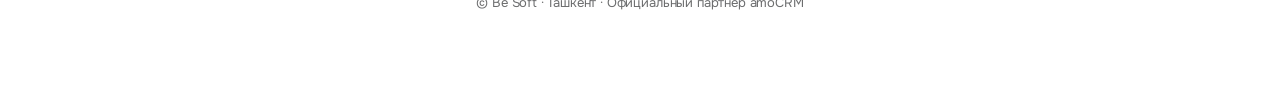
==== commit 74f53f8e: "SEO: ad landing /audit/ (noindex, canonical to /)" ====
--- a/audit/index.html
+++ b/audit/index.html
@@ -16,10 +16,28 @@
 </script>
 <noscript><div><img src="https://mc.yandex.ru/watch/113791518" style="position:absolute; left:-9999px;" alt="" /></div></noscript>
 <!-- /Yandex.Metrika counter -->
-<title>Be Soft — amoCRM и телефония для бизнеса в Ташкенте</title>
-<meta name="description" content="Подключим amoCRM и телефонию за 3 дня. Бесплатный аудит отдела продаж.">
+<title>Внедрение amoCRM в Ташкенте за 3 дня — Be Soft, официальный партнёр</title>
+<meta name="description" content="Внедрение и настройка amoCRM, интеграция IP-телефонии в Ташкенте за 3 дня. Официальный партнёр amoCRM. Обучение на узбекском и русском. Бесплатный аудит отдела продаж.">
+<link rel="canonical" href="https://besoft.uz/">
+<meta name="robots" content="noindex,follow">
+<link rel="alternate" hreflang="ru" href="https://besoft.uz/">
+<link rel="alternate" hreflang="uz" href="https://besoft.uz/uz/">
+<link rel="alternate" hreflang="x-default" href="https://besoft.uz/">
+<meta name="theme-color" content="#027FFF">
+<meta property="og:type" content="website">
+<meta property="og:site_name" content="Be Soft">
+<meta property="og:locale" content="ru_RU">
+<meta property="og:title" content="Внедрение amoCRM и телефонии в Ташкенте за 3 дня">
+<meta property="og:description" content="Внедрение и настройка amoCRM, интеграция IP-телефонии в Ташкенте за 3 дня. Официальный партнёр amoCRM. Обучение на узбекском и русском. Бесплатный аудит отдела продаж.">
+<meta property="og:url" content="https://besoft.uz/">
+<meta property="og:image" content="https://besoft.uz/og.png">
+<meta property="og:image:width" content="1200"><meta property="og:image:height" content="630">
+<meta name="twitter:card" content="summary_large_image">
+<script type="application/ld+json">{"@context":"https://schema.org","@type":"ProfessionalService","@id":"https://besoft.uz/#org","name":"Be Soft","url":"https://besoft.uz/","logo":"https://besoft.uz/og.png","image":"https://besoft.uz/og.png","description":"Внедрение и настройка amoCRM, интеграция IP-телефонии в Ташкенте за 3 дня. Официальный партнёр amoCRM. Обучение на узбекском и русском. Бесплатный аудит отдела продаж.","telephone":["+998700300071","+998333733103"],"address":{"@type":"PostalAddress","addressLocality":"Ташкент","addressCountry":"UZ"},"areaServed":{"@type":"Country","name":"Uzbekistan"},"openingHoursSpecification":[{"@type":"OpeningHoursSpecification","dayOfWeek":["Monday","Tuesday","Wednesday","Thursday","Friday"],"opens":"10:30","closes":"19:30"}],"sameAs":["https://t.me/sarvinoz_besoft"],"knowsLanguage":["uz","ru"],"makesOffer":{"@type":"Offer","itemOffered":{"@type":"Service","name":"Внедрение amoCRM и интеграция телефонии","areaServed":"Tashkent"}}}</script>
+<script type="application/ld+json">{"@context":"https://schema.org","@type":"FAQPage","mainEntity":[{"@type":"Question","name":"Сколько стоит внедрение amoCRM в Ташкенте?","acceptedAnswer":{"@type":"Answer","text":"Цена зависит от числа менеджеров, воронок и интеграций. Точную стоимость в сумах назовём после бесплатного аудита отдела продаж — он занимает 30 минут."}},{"@type":"Question","name":"За сколько дней вы подключаете amoCRM и телефонию?","acceptedAnswer":{"@type":"Answer","text":"Базовое внедрение — 3 дня: настраиваем воронку продаж, подключаем IP-телефонию с записью звонков, Instagram, Telegram и формы сайта, обучаем менеджеров."}},{"@type":"Question","name":"Какую телефонию можно интегрировать с amoCRM?","acceptedAnswer":{"@type":"Answer","text":"Подключаем IP-телефонию, которая работает в Узбекистане: звонки из карточки клиента, запись разговоров и автоматическое создание сделок по входящим звонкам."}},{"@type":"Question","name":"Вы обучаете менеджеров на узбекском языке?","acceptedAnswer":{"@type":"Answer","text":"Да. Обучаем на узбекском и русском и поддерживаем команду после запуска."}},{"@type":"Question","name":"Be Soft — официальный партнёр amoCRM?","acceptedAnswer":{"@type":"Answer","text":"Да. Be Soft — сертифицированный партнёр amoCRM по программе amoSTART, ID партнёра 28651202."}},{"@type":"Question","name":"Что такое бесплатный аудит отдела продаж?","acceptedAnswer":{"@type":"Answer","text":"30-минутный созвон: смотрим, как сейчас обрабатываются заявки, где теряются клиенты и сколько это стоит бизнесу. Даём план внедрения amoCRM под вашу компанию."}}]}</script>
 <link rel="icon" href="data:image/svg+xml,%3Csvg xmlns='http://www.w3.org/2000/svg' viewBox='0 0 64 64'%3E%3Crect width='64' height='64' rx='14' fill='%23027FFF'/%3E%3Ctext x='8' y='44' font-family='Arial' font-weight='900' font-size='32' fill='white'%3EBs.%3C/text%3E%3C/svg%3E">
 <link rel="preconnect" href="https://fonts.googleapis.com">
+<link rel="preconnect" href="https://fonts.gstatic.com" crossorigin>
 <link rel="stylesheet" href="https://fonts.googleapis.com/css2?family=Onest:wght@400;500;600;700;800;900&display=swap">
 <style>
 /* Layout: careerspace-style — white page, one big rounded hero card with a blue/lime mesh and the form inside it; 3 tinted cards; dark call band. Centered, short, one action. */
@@ -48,8 +66,8 @@
 .logo{text-decoration:none}.mark{width:40px;height:40px;border-radius:10px;background:#027FFF;color:#F2F1F1;font-weight:800;font-size:19px;letter-spacing:-.05em;display:flex;align-items:center;justify-content:center;line-height:1}.mark i{font-style:normal}
 .top-r{display:flex;align-items:center;gap:10px}
 .lang{display:flex;background:var(--soft);border-radius:10px;padding:3px}
-.lang button{all:unset;cursor:pointer;font-size:13px;font-weight:600;padding:6px 10px;border-radius:8px;color:var(--muted)}
-.lang button[aria-pressed="true"]{background:var(--card);color:var(--ink);box-shadow:0 1px 2px rgba(0,0,0,.08)}
+.lang a,.lang button{all:unset;cursor:pointer;font-size:13px;font-weight:600;padding:6px 10px;border-radius:8px;color:var(--muted)}
+.lang [aria-pressed="true"]{background:var(--card);color:var(--ink);box-shadow:0 1px 2px rgba(0,0,0,.08)}
 .top-cta{all:unset;cursor:pointer;background:var(--ink);color:var(--bg);font-weight:600;font-size:14px;padding:10px 16px;border-radius:10px}
 
 /* hero card */
@@ -162,6 +180,14 @@
 .certs img{display:block;width:100%;height:auto}
 @media (max-width:860px){.partner{grid-template-columns:1fr;padding:28px 20px}}
 
+.faq{padding-block:24px 56px;max-width:820px;margin-inline:auto}
+.faq h2{font-size:clamp(26px,3.6vw,38px);font-weight:900;line-height:1.05;text-align:center;margin:0 auto 28px;max-width:20ch}
+.faq details{border-bottom:1px solid var(--line);padding:18px 4px}
+.faq summary{cursor:pointer;list-style:none;font-size:18px;font-weight:700;display:flex;justify-content:space-between;gap:16px}
+.faq summary::-webkit-details-marker{display:none}
+.faq summary::after{content:"+";color:var(--blue);font-weight:800;font-size:22px;line-height:1;transition:transform .2s}
+.faq details[open] summary::after{transform:rotate(45deg)}
+.faq details p{color:var(--muted);margin:10px 0 0;font-size:16px;max-width:60ch}
 footer{padding-block:8px 100px;font-size:13px;color:var(--muted);text-align:center}
 
 /* sticky mobile CTA */
@@ -190,120 +216,132 @@
 </style>
 <style>body{margin:0}img{max-width:100%}[hidden]{display:none!important}</style>
 </head>
-<body>
+<body data-page="ad">
 
 <header class="wrap top">
   <a class="logo" href="#form" aria-label="Be Soft"><span class="mark">Bs<i>.</i></span></a>
   <div class="top-r">
     <div class="lang" role="group" aria-label="Til / Язык">
-      <button type="button" data-set="uz" aria-pressed="false">UZ</button>
-      <button type="button" data-set="ru" aria-pressed="true">RU</button>
-    </div>
-    <a class="top-cta" href="#call" data-i="topCall"></a>
+      <a href="/uz/" hreflang="uz" data-set="uz" aria-pressed="false">UZ</a>
+      <a href="/" hreflang="ru" data-set="ru" aria-pressed="true">RU</a>
+    </div>
+    <a class="top-cta" href="#call" data-i="topCall">Позвонить</a>
   </div>
 </header>
 
 <main class="wrap">
-  <div class="timer" role="timer"><span class="tdot" aria-hidden="true"></span><span data-i="tLabel"></span><b id="tVal">15:00</b></div>
+  <div class="timer" role="timer"><span class="tdot" aria-hidden="true"></span><span data-i="tLabel">Аудит закреплён за вами ещё</span><b id="tVal">15:00</b></div>
   <section class="hero" id="form">
     <div class="badges">
-      <span class="badge"><span class="dot"></span><span data-i="b1"></span></span>
-      <span class="badge"><span class="hot" data-i="b2a"></span><span data-i="b2"></span></span>
-    </div>
-    <h1 data-i="h1"></h1>
-    <p class="sub" data-i="sub"></p>
+      <span class="badge"><span class="dot"></span><span data-i="b1">Отвечаем за 15 минут</span></span>
+      <span class="badge"><span class="hot" data-i="b2a">Бесплатно</span><span data-i="b2">· аудит отдела продаж</span></span>
+    </div>
+    <h1 data-i="h1">Вы теряете клиентов, которых уже оплатили рекламой</h1>
+    <p class="sub" data-i="sub">Внедрим amoCRM и IP-телефонию в Ташкенте за 3 дня. Каждая заявка, звонок и сделка будут у вас в телефоне, а не в голове менеджера.</p>
 
     <form class="form" id="leadForm" novalidate>
-      <input type="text" id="f-name" autocomplete="name" data-ph="name" aria-label="Name">
+      <input type="text" id="f-name" autocomplete="name" data-ph="name" placeholder="Ваше имя" aria-label="Name">
       <input type="tel" id="f-phone" autocomplete="tel" inputmode="tel" value="+998 " aria-label="Phone">
-      <button class="go" type="submit"><span data-i="submit"></span><svg viewBox="0 0 16 16" aria-hidden="true"><path d="M4 12L12 4M6 4h6v6" fill="none" stroke="currentColor" stroke-width="2" stroke-linecap="round" stroke-linejoin="round"/></svg></button>
+      <button class="go" type="submit"><span data-i="submit">Получить аудит</span><svg viewBox="0 0 16 16" aria-hidden="true"><path d="M4 12L12 4M6 4h6v6" fill="none" stroke="currentColor" stroke-width="2" stroke-linecap="round" stroke-linejoin="round"/></svg></button>
       <p class="err" id="err" hidden></p>
     </form>
-    <div class="done" id="done" hidden><b data-i="doneT"></b><p data-i="doneP"></p></div>
-    <p class="fine" data-i="fine"></p>
+    <div class="done" id="done" hidden><b data-i="doneT">Заявка у нас</b><p data-i="doneP">Позвоним в течение 15 минут в рабочее время. Хотите быстрее — наберите сами и заберите бонус ниже.</p></div>
+    <p class="fine" data-i="fine">30 минут созвона. Покажем, где утекают заявки и сколько это стоит в сумах.</p>
 
     <div class="proof">
-      <span data-i="pr1"></span><span data-i="pr2"></span><span data-i="pr3"></span>
+      <span data-i="pr1">Официальный партнёр amoCRM</span><span data-i="pr2">Обучение на узбекском и русском</span><span data-i="pr3">Поддержка после запуска</span>
     </div>
   </section>
 
   <section class="sec">
-    <h2 data-i="painT"></h2>
-    <p class="sub" data-i="painS"></p>
+    <h2 data-i="painT">Где бизнес теряет деньги прямо сейчас</h2>
+    <p class="sub" data-i="painS">Чем больше менеджеров, тем меньше вы видите. Три места, где утекает выручка.</p>
     <div class="cards">
       <article class="c">
         <div class="ic"><svg viewBox="0 0 24 24" fill="none" stroke="currentColor" stroke-width="2" stroke-linecap="round" stroke-linejoin="round" aria-hidden="true"><path d="M3 18v-6a9 9 0 0 1 18 0v6"/><path d="M21 19a2 2 0 0 1-2 2h-1a2 2 0 0 1-2-2v-3a2 2 0 0 1 2-2h3zM3 19a2 2 0 0 0 2 2h1a2 2 0 0 0 2-2v-3a2 2 0 0 0-2-2H3z"/></svg></div>
-        <h3 data-i="c1h"></h3>
-        <p data-i="c1p"></p>
+        <h3 data-i="c1h">Вы не знаете, как реально работают ваши менеджеры</h3>
+        <p data-i="c1p">Менеджеры работают, звонки идут, но вы не знаете, насколько качественно они общаются с клиентами и почему не закрывают сделки.</p>
       </article>
       <article class="c">
         <div class="ic"><svg viewBox="0 0 24 24" fill="none" stroke="currentColor" stroke-width="2" stroke-linecap="round" stroke-linejoin="round" aria-hidden="true"><path d="M3 4h18l-7 8.5V19l-4 2v-8.5z"/></svg></div>
-        <h3 data-i="c2h"></h3>
-        <p data-i="c2p"></p>
+        <h3 data-i="c2h">Вы не контролируете, что происходит с лидами</h3>
+        <p data-i="c2p">Не знаете, сколько заявок обработано, сколько потеряно и на каком этапе клиенты перестают отвечать. План продаж выполняется скорее по ощущениям, чем по цифрам.</p>
       </article>
       <article class="c">
         <div class="ic"><svg viewBox="0 0 24 24" fill="none" stroke="currentColor" stroke-width="2" stroke-linecap="round" stroke-linejoin="round" aria-hidden="true"><path d="M22 17l-8.5-8.5-5 5L2 7"/><path d="M16 17h6v-6"/></svg></div>
-        <h3 data-i="c3h"></h3>
-        <p data-i="c3p"></p>
+        <h3 data-i="c3h">Лиды есть, менеджеры есть, а продаж мало</h3>
+        <p data-i="c3p">Вы не понимаете, в чём причина: маркетинг приводит нецелевых клиентов или менеджеры не умеют конвертировать заявки в продажи.</p>
       </article>
     </div>
   </section>
 
   <section class="call" id="call">
     <div>
-      <span class="tag" data-i="tag"></span>
-      <h2 data-i="callT"></h2>
-      <p class="lead" data-i="callL"></p>
+      <span class="tag" data-i="tag">Только при звонке</span>
+      <h2 data-i="callT">Позвоните сами и получите подарок</h2>
+      <p class="lead" data-i="callL">Через форму этот бонус не действует. Позвоните нам, и к внедрению amoCRM добавим:</p>
       <div class="gift">
         <div class="gift-h">
           <span class="gift-ic"><svg viewBox="0 0 24 24" fill="none" stroke="currentColor" stroke-width="2" stroke-linecap="round" stroke-linejoin="round" aria-hidden="true"><rect x="3" y="8" width="18" height="13" rx="2"/><path d="M12 8v13M3 12h18M12 8c-2-4-6-4-6-1s6 1 6 1zm0 0c2-4 6-4 6-1s-6 1-6 1z"/></svg></span>
-          <div><h3 data-i="gT"></h3><p data-i="gP"></p></div>
+          <div><h3 data-i="gT">Таблица РнП «Рука на пульсе»</h3><p data-i="gP">Интегрируем её с amoCRM: вы видите план и факт ключевых показателей отдела маркетинга и продаж.</p></div>
         </div>
-        <div class="periods"><span data-i="per1"></span><span data-i="per2"></span><span data-i="per3"></span></div>
+        <div class="periods"><span data-i="per1">Ежедневно</span><span data-i="per2">Еженедельно</span><span data-i="per3">Ежемесячно</span></div>
         <div class="rnp-wrap"><div class="rnp">
-          <div class="h"><span data-i="rM"></span><span data-i="rPlan"></span><span data-i="rFact"></span><span>%</span></div>
-          <div><span data-i="r1"></span><span>600 000</span><span>192 000</span><span class="g">32%</span></div>
-          <div><span data-i="r2"></span><span>240</span><span>231</span><span class="w">96%</span></div>
-          <div><span data-i="r3"></span><span>168</span><span>123</span><span class="w">73%</span></div>
-          <div><span data-i="r4"></span><span>2 500</span><span>831</span><span class="g">33%</span></div>
-          <div><span data-i="r5"></span><span>43</span><span>20</span><span class="w">47%</span></div>
-          <div><span data-i="r6"></span><span>1 505 000</span><span>600 000</span><span class="w">40%</span></div>
+          <div class="h"><span data-i="rM">Февраль</span><span data-i="rPlan">План</span><span data-i="rFact">Факт</span><span>%</span></div>
+          <div><span data-i="r1">Бюджет на маркетинг</span><span>600 000</span><span>192 000</span><span class="g">32%</span></div>
+          <div><span data-i="r2">Кол-во лидов</span><span>240</span><span>231</span><span class="w">96%</span></div>
+          <div><span data-i="r3">Квал. лиды</span><span>168</span><span>123</span><span class="w">73%</span></div>
+          <div><span data-i="r4">Стоимость лида</span><span>2 500</span><span>831</span><span class="g">33%</span></div>
+          <div><span data-i="r5">Кол-во продаж</span><span>43</span><span>20</span><span class="w">47%</span></div>
+          <div><span data-i="r6">Объём продаж</span><span>1 505 000</span><span>600 000</span><span class="w">40%</span></div>
         </div></div>
-        <p class="rnp-cap" data-i="rCap"></p>
-        <a class="tg" id="tgLink" href="https://t.me/sarvinoz_besoft" target="_blank" rel="noopener"><svg viewBox="0 0 24 24" fill="currentColor" aria-hidden="true"><path d="M21.9 4.3 18.7 19.5c-.2 1-.9 1.3-1.7.8l-4.8-3.6-2.3 2.2c-.3.3-.5.5-1 .5l.3-4.9 8.9-8c.4-.3-.1-.5-.6-.2L6.5 13.3 1.8 11.8c-1-.3-1-1 .2-1.5L20.6 3.2c.9-.3 1.6.2 1.3 1.1z"/></svg><span data-i="tgBtn"></span></a>
+        <p class="rnp-cap" data-i="rCap">Пример отчёта РнП</p>
+        <a class="tg" id="tgLink" href="https://t.me/sarvinoz_besoft" target="_blank" rel="noopener"><svg viewBox="0 0 24 24" fill="currentColor" aria-hidden="true"><path d="M21.9 4.3 18.7 19.5c-.2 1-.9 1.3-1.7.8l-4.8-3.6-2.3 2.2c-.3.3-.5.5-1 .5l.3-4.9 8.9-8c.4-.3-.1-.5-.6-.2L6.5 13.3 1.8 11.8c-1-.3-1-1 .2-1.5L20.6 3.2c.9-.3 1.6.2 1.3 1.1z"/></svg><span data-i="tgBtn">Написать менеджеру в Telegram</span></a>
       </div>
     </div>
     <div class="box">
-      <div class="mgr"><span class="ava" data-i="mIni"></span><div><b data-i="mName"></b><span data-i="mRole"></span></div></div>
-      <div class="line"><span class="phone">+998 70 030 00 71</span><a class="dial" href="tel:+998700300071"><svg viewBox="0 0 24 24" fill="currentColor" aria-hidden="true"><path d="M6.6 10.8a15.1 15.1 0 0 0 6.6 6.6l2.2-2.2a1 1 0 0 1 1-.25 11.4 11.4 0 0 0 3.6.57 1 1 0 0 1 1 1V20a1 1 0 0 1-1 1A17 17 0 0 1 3 4a1 1 0 0 1 1-1h3.5a1 1 0 0 1 1 1c0 1.25.2 2.45.57 3.57a1 1 0 0 1-.25 1z"/></svg><span data-i="callBtn"></span></a></div>
-      <div class="line"><span class="phone">+998 33 373 31 03</span><a class="dial" href="tel:+998333733103"><svg viewBox="0 0 24 24" fill="currentColor" aria-hidden="true"><path d="M6.6 10.8a15.1 15.1 0 0 0 6.6 6.6l2.2-2.2a1 1 0 0 1 1-.25 11.4 11.4 0 0 0 3.6.57 1 1 0 0 1 1 1V20a1 1 0 0 1-1 1A17 17 0 0 1 3 4a1 1 0 0 1 1-1h3.5a1 1 0 0 1 1 1c0 1.25.2 2.45.57 3.57a1 1 0 0 1-.25 1z"/></svg><span data-i="callBtn"></span></a></div>
-      <p class="hours" data-i="hours"></p>
+      <div class="mgr"><span class="ava" data-i="mIni">С</span><div><b data-i="mName">Сарвиноз</b><span data-i="mRole">Менеджер Be Soft</span></div></div>
+      <div class="line"><span class="phone">+998 70 030 00 71</span><a class="dial" href="tel:+998700300071"><svg viewBox="0 0 24 24" fill="currentColor" aria-hidden="true"><path d="M6.6 10.8a15.1 15.1 0 0 0 6.6 6.6l2.2-2.2a1 1 0 0 1 1-.25 11.4 11.4 0 0 0 3.6.57 1 1 0 0 1 1 1V20a1 1 0 0 1-1 1A17 17 0 0 1 3 4a1 1 0 0 1 1-1h3.5a1 1 0 0 1 1 1c0 1.25.2 2.45.57 3.57a1 1 0 0 1-.25 1z"/></svg><span data-i="callBtn">Позвонить</span></a></div>
+      <div class="line"><span class="phone">+998 33 373 31 03</span><a class="dial" href="tel:+998333733103"><svg viewBox="0 0 24 24" fill="currentColor" aria-hidden="true"><path d="M6.6 10.8a15.1 15.1 0 0 0 6.6 6.6l2.2-2.2a1 1 0 0 1 1-.25 11.4 11.4 0 0 0 3.6.57 1 1 0 0 1 1 1V20a1 1 0 0 1-1 1A17 17 0 0 1 3 4a1 1 0 0 1 1-1h3.5a1 1 0 0 1 1 1c0 1.25.2 2.45.57 3.57a1 1 0 0 1-.25 1z"/></svg><span data-i="callBtn">Позвонить</span></a></div>
+      <p class="hours" data-i="hours">Пн–Пт, 10:30–19:30 по Ташкенту</p>
     </div>
   </section>
   <section class="partner" id="partner">
     <div>
-      <span class="pbadge" data-i="pTag"></span>
-      <h2 data-i="pT"></h2>
-      <p data-i="pP"></p>
-      <p class="pid"><span data-i="pIdK"></span> <b>28651202</b></p>
+      <span class="pbadge" data-i="pTag">Официальный партнёр amoCRM</span>
+      <h2 data-i="pT">Сертифицированный партнёр программы amoSTART</h2>
+      <p data-i="pP">Компания Be Soft и наш специалист сертифицированы amoCRM. Внедряем систему по стандартам самой amoCRM.</p>
+      <p class="pid"><span data-i="pIdK">ID партнёра:</span> <b>28651202</b></p>
     </div>
     <div class="certs">
       <a href="/cert-besoft.webp" target="_blank" rel="noopener"><img src="/cert-besoft.webp" alt="Сертификат партнёра amoCRM: Be Soft" width="560" height="432"></a>
       <a href="/cert-izzat.webp" target="_blank" rel="noopener"><img src="/cert-izzat.webp" alt="Сертификат партнёра amoCRM: Izzat Aliyev" width="560" height="432"></a>
     </div>
   </section>
+  <section class="faq" id="faq">
+    <h2 data-i="faqT">Частые вопросы о внедрении amoCRM</h2>
+    <details><summary data-i="q1">Сколько стоит внедрение amoCRM в Ташкенте?</summary><p data-i="a1">Цена зависит от числа менеджеров, воронок и интеграций. Точную стоимость в сумах назовём после бесплатного аудита отдела продаж — он занимает 30 минут.</p></details>
+    <details><summary data-i="q2">За сколько дней вы подключаете amoCRM и телефонию?</summary><p data-i="a2">Базовое внедрение — 3 дня: настраиваем воронку продаж, подключаем IP-телефонию с записью звонков, Instagram, Telegram и формы сайта, обучаем менеджеров.</p></details>
+    <details><summary data-i="q3">Какую телефонию можно интегрировать с amoCRM?</summary><p data-i="a3">Подключаем IP-телефонию, которая работает в Узбекистане: звонки из карточки клиента, запись разговоров и автоматическое создание сделок по входящим звонкам.</p></details>
+    <details><summary data-i="q4">Вы обучаете менеджеров на узбекском языке?</summary><p data-i="a4">Да. Обучаем на узбекском и русском и поддерживаем команду после запуска.</p></details>
+    <details><summary data-i="q5">Be Soft — официальный партнёр amoCRM?</summary><p data-i="a5">Да. Be Soft — сертифицированный партнёр amoCRM по программе amoSTART, ID партнёра 28651202.</p></details>
+    <details><summary data-i="q6">Что такое бесплатный аудит отдела продаж?</summary><p data-i="a6">30-минутный созвон: смотрим, как сейчас обрабатываются заявки, где теряются клиенты и сколько это стоит бизнесу. Даём план внедрения amoCRM под вашу компанию.</p></details>
+  </section>
 </main>
 
-<footer class="wrap" data-i="foot"></footer>
-<div class="stick" id="stick"><a href="#form" data-i="stick"></a></div>
+<footer class="wrap" data-i="foot">© Be Soft · Ташкент · Официальный партнёр amoCRM</footer>
+<div class="stick" id="stick"><a href="#form" data-i="stick">Получить бесплатный аудит</a></div>
 
 <script>
+/* адрес обработчика заявок (Google Apps Script) */
+const LEAD_URL = "https://script.google.com/macros/s/AKfycbzcg-IZvPC1EU9NYeTO4m2XqFvlSlDxAE4wQcXGeyTgEAuM6Waj-qu1_OkrnSPa9LT3EQ/exec";
+
 const T = {
 ru:{
   topCall:"Позвонить",
   b1:"Отвечаем за 15 минут", b2a:"Бесплатно", b2:"· аудит отдела продаж",
   h1:"Вы теряете клиентов, которых уже оплатили рекламой",
-  sub:"Подключим amoCRM и телефонию за 3 дня. Каждая заявка, звонок и сделка будут у вас в телефоне, а не в голове менеджера.",
+  sub:"Внедрим amoCRM и IP-телефонию в Ташкенте за 3 дня. Каждая заявка, звонок и сделка будут у вас в телефоне, а не в голове менеджера.",
   name:"Ваше имя", submit:"Получить аудит",
   errName:"Как к вам обращаться?", errPhone:"Проверьте номер: после +998 нужно 9 цифр.",
   fine:"30 минут созвона. Покажем, где утекают заявки и сколько это стоит в сумах.",
@@ -326,13 +364,20 @@
   tLabel:"Аудит закреплён за вами ещё", tEnd:"Успейте оставить заявку на бесплатный аудит",
   tgBtn:"Написать менеджеру в Telegram", tgText:"Здравствуйте! Хочу интегрировать amoCRM в свою компанию и обсудить все детали.",
   pTag:"Официальный партнёр amoCRM", pT:"Сертифицированный партнёр программы amoSTART", pP:"Компания Be Soft и наш специалист сертифицированы amoCRM. Внедряем систему по стандартам самой amoCRM.", pIdK:"ID партнёра:",
+  faqT:"Частые вопросы о внедрении amoCRM",
+  q1:"Сколько стоит внедрение amoCRM в Ташкенте?", a1:"Цена зависит от числа менеджеров, воронок и интеграций. Точную стоимость в сумах назовём после бесплатного аудита отдела продаж — он занимает 30 минут.",
+  q2:"За сколько дней вы подключаете amoCRM и телефонию?", a2:"Базовое внедрение — 3 дня: настраиваем воронку продаж, подключаем IP-телефонию с записью звонков, Instagram, Telegram и формы сайта, обучаем менеджеров.",
+  q3:"Какую телефонию можно интегрировать с amoCRM?", a3:"Подключаем IP-телефонию, которая работает в Узбекистане: звонки из карточки клиента, запись разговоров и автоматическое создание сделок по входящим звонкам.",
+  q4:"Вы обучаете менеджеров на узбекском языке?", a4:"Да. Обучаем на узбекском и русском и поддерживаем команду после запуска.",
+  q5:"Be Soft — официальный партнёр amoCRM?", a5:"Да. Be Soft — сертифицированный партнёр amoCRM по программе amoSTART, ID партнёра 28651202.",
+  q6:"Что такое бесплатный аудит отдела продаж?", a6:"30-минутный созвон: смотрим, как сейчас обрабатываются заявки, где теряются клиенты и сколько это стоит бизнесу. Даём план внедрения amoCRM под вашу компанию.",
   foot:"© Be Soft · Ташкент · Официальный партнёр amoCRM"
 },
 uz:{
   topCall:"Qo‘ng‘iroq",
   b1:"15 daqiqada javob beramiz", b2a:"Bepul", b2:"· savdo bo‘limi auditi",
   h1:"Reklamaga pul to‘lagan mijozlaringizni yo‘qotyapsiz",
-  sub:"amoCRM va telefoniyani 3 kunda ulaymiz. Sotuvlaringizni aniq raqamlar asosida boshqarasiz.",
+  sub:"Toshkentda amoCRM va IP-telefoniyani 3 kunda ulaymiz. Sotuvlaringizni aniq raqamlar asosida boshqarasiz.",
   name:"Ismingiz", submit:"Auditga ega bo‘lish",
   errName:"Ismingizni kiriting.", errPhone:"Raqamni tekshiring: +998 dan keyin 9 ta raqam.",
   fine:"30 daqiqalik suhbat. Arizalar qayerda yo‘qolayotganini va bu necha so‘m ekanini ko‘rsatamiz.",
@@ -355,11 +400,21 @@
   tLabel:"Bepul audit siz uchun band qilingan:", tEnd:"Bepul auditga arizani hoziroq qoldiring",
   tgBtn:"Menejerga Telegramda yozish", tgText:"Assalomu alaykum! Kompaniyamga amoCRM integratsiya qilmoqchiman, barcha tafsilotlarni muhokama qilsak.",
   pTag:"amoCRM rasmiy hamkori", pT:"amoSTART dasturining sertifikatlangan hamkori", pP:"Be Soft kompaniyasi va mutaxassisimiz amoCRM tomonidan sertifikatlangan. Tizimni amoCRM standartlari asosida joriy qilamiz.", pIdK:"Hamkor ID:",
+  faqT:"amoCRM joriy qilish bo‘yicha savollar",
+  q1:"Toshkentda amoCRM o‘rnatish qancha turadi?", a1:"Narx menejerlar soni, voronkalar va integratsiyalarga bog‘liq. Aniq narxni so‘mda bepul savdo bo‘limi auditidan keyin aytamiz — u 30 daqiqa davom etadi.",
+  q2:"amoCRM va telefoniyani necha kunda ulaysiz?", a2:"Asosiy joriy qilish — 3 kun: savdo voronkasini sozlaymiz, qo‘ng‘iroqlarni yozib oluvchi IP-telefoniya, Instagram, Telegram va sayt formalarini ulaymiz, menejerlarni o‘qitamiz.",
+  q3:"amoCRM bilan qanday telefoniyani ulash mumkin?", a3:"O‘zbekistonda ishlaydigan IP-telefoniyani ulaymiz: mijoz kartasidan qo‘ng‘iroq qilish, suhbatlarni yozib olish va kiruvchi qo‘ng‘iroqlardan avtomatik bitim yaratish.",
+  q4:"Menejerlarni o‘zbek tilida o‘qitasizmi?", a4:"Ha. O‘zbek va rus tillarida o‘qitamiz va ishga tushgandan keyin ham jamoangizga yordam beramiz.",
+  q5:"Be Soft amoCRM rasmiy hamkorimi?", a5:"Ha. Be Soft — amoSTART dasturi bo‘yicha amoCRM sertifikatlangan hamkori, hamkor ID 28651202.",
+  q6:"Savdo bo‘limining bepul auditi nima?", a6:"30 daqiqalik suhbat: arizalar hozir qanday ishlanayotgani, mijozlar qayerda yo‘qolayotgani va bu biznesga qanchaga tushayotganini ko‘ramiz. Kompaniyangiz uchun amoCRM joriy qilish rejasini beramiz.",
   foot:"© Be Soft · Toshkent · amoCRM rasmiy hamkori"
 }};
 
-let lang="ru";
-try{ lang=localStorage.getItem("besoft-lang") || ((navigator.language||"").startsWith("uz")?"uz":"ru"); }catch(e){}
+/* SEO-страницы (/ и /uz/): язык = адрес страницы, переключатель ведёт на другой адрес.
+   Рекламная /audit/: язык переключается на месте и запоминается. */
+const SEO_PAGE=document.body.dataset.page==="seo";
+let lang=document.documentElement.lang==="uz"?"uz":"ru";
+if(!SEO_PAGE){ try{ lang=localStorage.getItem("besoft-lang") || ((navigator.language||"").startsWith("uz")?"uz":"ru"); }catch(e){} }
 
 function render(){
   const d=T[lang]; document.documentElement.lang=lang;
@@ -367,11 +422,13 @@
   document.querySelectorAll("[data-ph]").forEach(el=>el.placeholder=d[el.dataset.ph]);
   document.getElementById("tgLink").href="https://t.me/sarvinoz_besoft?text="+encodeURIComponent(d.tgText);
   tick();
-  document.querySelectorAll(".lang button").forEach(b=>b.setAttribute("aria-pressed",b.dataset.set===lang));
+  document.querySelectorAll(".lang [data-set]").forEach(b=>b.setAttribute("aria-pressed",b.dataset.set===lang));
   const e=document.getElementById("err"); if(!e.hidden) e.textContent=d[e.dataset.k];
 }
-document.querySelectorAll(".lang button").forEach(b=>b.addEventListener("click",()=>{
-  lang=b.dataset.set; try{localStorage.setItem("besoft-lang",lang)}catch(e){} render();
+document.querySelectorAll(".lang [data-set]").forEach(b=>b.addEventListener("click",ev=>{
+  try{localStorage.setItem("besoft-lang",b.dataset.set)}catch(e){}
+  if(SEO_PAGE){ ev.preventDefault(); location.href=b.getAttribute("href")+location.search; return; }
+  ev.preventDefault(); lang=b.dataset.set; render();
 }));
 
 const phoneIn=document.getElementById("f-phone");
@@ -388,12 +445,31 @@
   const k=!name?"errName":digits.length!==12?"errPhone":null;
   if(k){err.dataset.k=k;err.textContent=T[lang][k];err.hidden=false;return;}
   err.hidden=true;
-  const lead={name,phone:"+"+digits,lang,source:"besoft-landing",at:new Date().toISOString()};
-  /* Сюда подключается отправка заявки: вебхук amoCRM, Telegram-бот или форма Tilda */
-  console.log("lead",lead);
+  const lead=Object.assign({name,phone:"+"+digits,lang,page:location.href,path:location.pathname},SRC);
+  /* заявка уходит в Google Apps Script: сделка в amoCRM + строка в Google Таблице */
+  fetch(LEAD_URL,{method:"POST",headers:{"Content-Type":"text/plain;charset=utf-8"},body:JSON.stringify(lead),keepalive:true}).catch(()=>{});
   goal("lead_form");
   ev.target.hidden=true; document.getElementById("done").hidden=false;
 });
+
+/* Источник визита: UTM из ссылки, а если их нет — определяем сами
+   (google/yandex/bing → organic, другой сайт → referral, без реферера → direct). Первое касание, 30 дней. */
+const SRC=(function(){
+  const K=["utm_source","utm_medium","utm_campaign","utm_content","utm_term"];
+  const q=new URLSearchParams(location.search); let s={};
+  if(q.get("utm_source")){ K.forEach(k=>s[k]=q.get(k)||""); }
+  else{
+    let host=""; try{host=new URL(document.referrer).hostname.replace(/^www\./,"");}catch(e){}
+    const se=[["google","google"],["yandex","yandex"],["ya.ru","yandex"],["bing","bing"],["mail.ru","mail"],["duckduckgo","duckduckgo"]].find(x=>host.includes(x[0]));
+    if(se) s={utm_source:se[1],utm_medium:"organic",utm_campaign:"seo"};
+    else if(host && host!==location.hostname) s={utm_source:host,utm_medium:"referral",utm_campaign:""};
+    else s={utm_source:"direct",utm_medium:"none",utm_campaign:""};
+    s.utm_content=""; s.utm_term="";
+    try{const old=JSON.parse(localStorage.getItem("besoft-src")||"null"); if(old&&old.t>Date.now()-30*864e5&&(s.utm_source==="direct"||old.utm_medium!=="none")) s=old;}catch(e){}
+  }
+  try{ if(!s.t) s.t=Date.now(); localStorage.setItem("besoft-src",JSON.stringify(s)); }catch(e){}
+  const r={}; K.forEach(k=>r[k]=s[k]||""); return r;
+})();
 
 /* sticky CTA hides while the form is on screen */
 const stick=document.getElementById("stick");
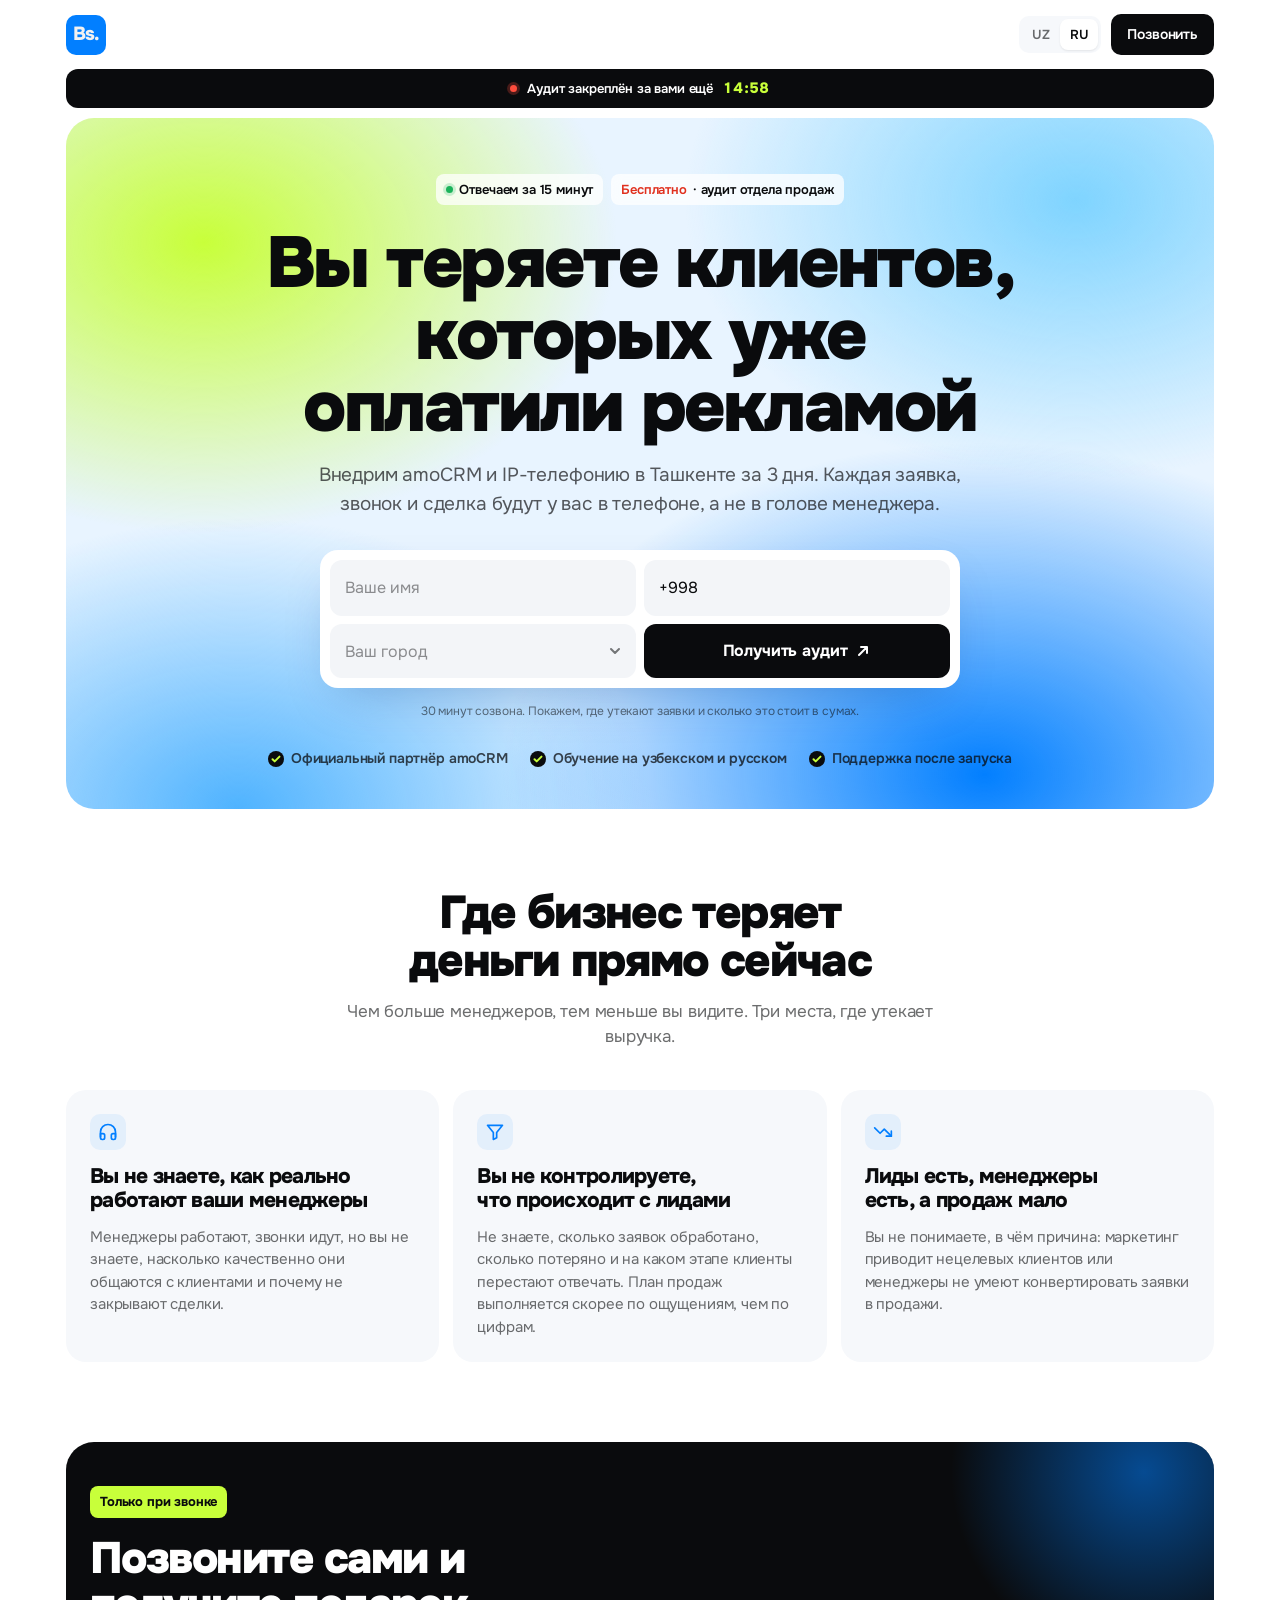
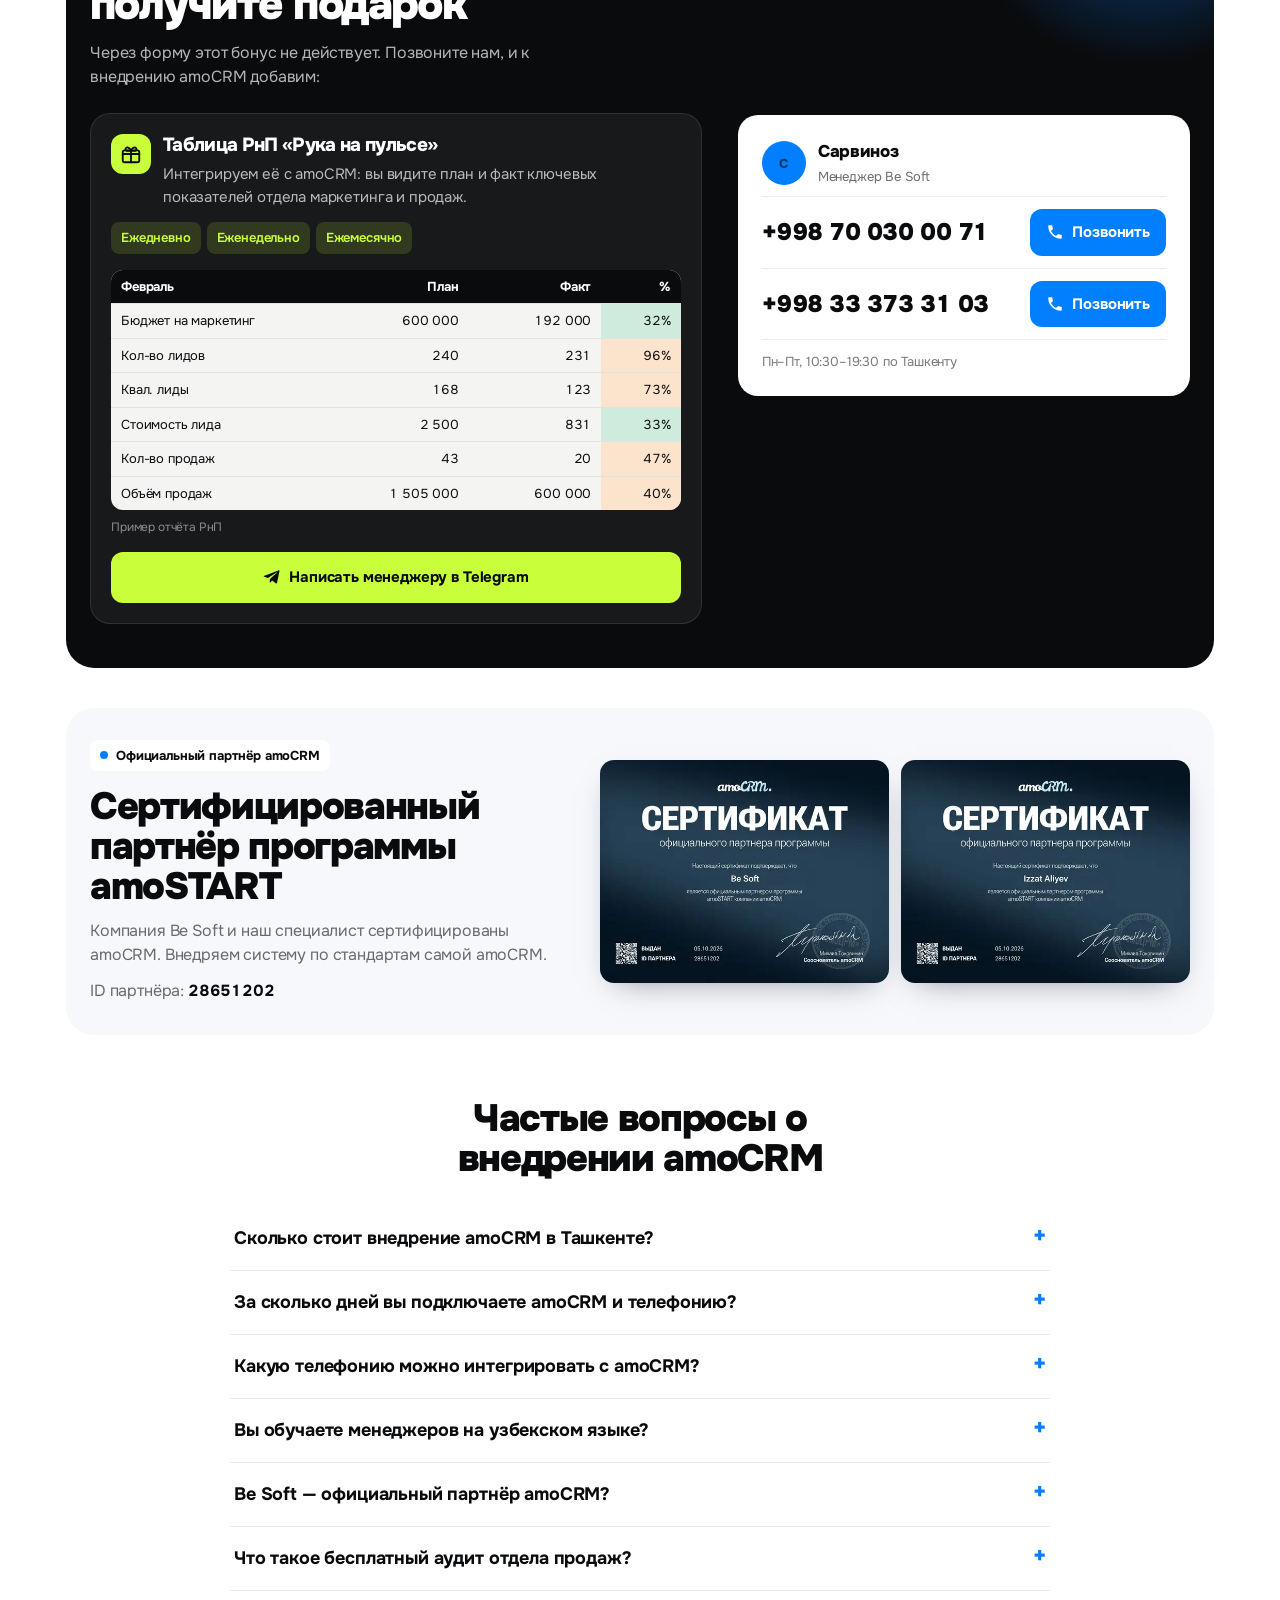
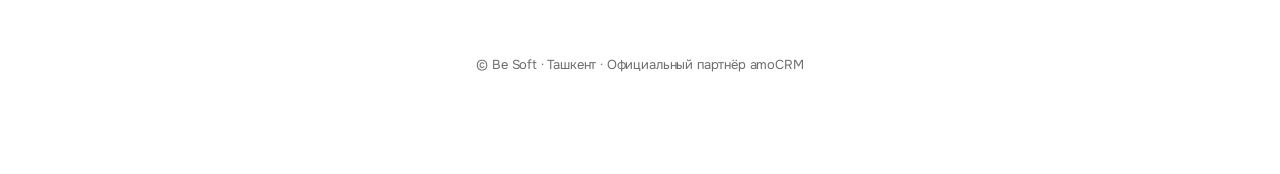
==== commit 1b935db5: "Add city field to audit form" ====
--- a/audit/index.html
+++ b/audit/index.html
@@ -16,6 +16,21 @@
 </script>
 <noscript><div><img src="https://mc.yandex.ru/watch/113791518" style="position:absolute; left:-9999px;" alt="" /></div></noscript>
 <!-- /Yandex.Metrika counter -->
+<!-- Meta Pixel Code -->
+<script>
+!function(f,b,e,v,n,t,s)
+{if(f.fbq)return;n=f.fbq=function(){n.callMethod?
+n.callMethod.apply(n,arguments):n.queue.push(arguments)};
+if(!f._fbq)f._fbq=n;n.push=n;n.loaded=!0;n.version='2.0';
+n.queue=[];t=b.createElement(e);t.async=!0;
+t.src=v;s=b.getElementsByTagName(e)[0];
+s.parentNode.insertBefore(t,s)}(window, document,'script',
+'https://connect.facebook.net/en_US/fbevents.js');
+fbq('init', '1070364429371131');
+fbq('track', 'PageView');
+</script>
+<noscript><img height="1" width="1" style="display:none" src="https://www.facebook.com/tr?id=1070364429371131&ev=PageView&noscript=1"/></noscript>
+<!-- End Meta Pixel Code -->
 <title>Внедрение amoCRM в Ташкенте за 3 дня — Be Soft, официальный партнёр</title>
 <meta name="description" content="Внедрение и настройка amoCRM, интеграция IP-телефонии в Ташкенте за 3 дня. Официальный партнёр amoCRM. Обучение на узбекском и русском. Бесплатный аудит отдела продаж.">
 <link rel="canonical" href="https://besoft.uz/">
@@ -86,10 +101,13 @@
 .hero .sub{margin:18px auto 0;font-size:clamp(16px,1.8vw,19px);color:rgba(10,11,13,.68);max-width:34em}
 
 /* form inside hero */
-.form{margin:32px auto 0;max-width:640px;background:#FFFFFF;border-radius:18px;padding:10px;display:grid;grid-template-columns:1fr 1fr auto;gap:8px;box-shadow:0 20px 50px -20px rgba(2,60,140,.35)}
-.form input{font:inherit;font-size:16px;color:#0A0B0D;background:#F3F5F8;border:1px solid transparent;border-radius:12px;padding:15px 14px;width:100%;min-width:0}
-.form input:focus{outline:none;border-color:#027FFF;background:#fff}
+.form{margin:32px auto 0;max-width:640px;background:#FFFFFF;border-radius:18px;padding:10px;display:grid;grid-template-columns:1fr 1fr;gap:8px;box-shadow:0 20px 50px -20px rgba(2,60,140,.35)}
+.form input,.form select{font:inherit;font-size:16px;color:#0A0B0D;background:#F3F5F8;border:1px solid transparent;border-radius:12px;padding:15px 14px;width:100%;min-width:0}
+.form input:focus,.form select:focus{outline:none;border-color:#027FFF;background-color:#fff}
 .form input::placeholder{color:rgba(10,11,13,.45)}
+.form select{appearance:none;-webkit-appearance:none;cursor:pointer;line-height:normal;padding-right:38px;background-image:url("data:image/svg+xml,%3Csvg xmlns='http://www.w3.org/2000/svg' viewBox='0 0 16 16'%3E%3Cpath d='M4 6l4 4 4-4' fill='none' stroke='%230A0B0D' stroke-opacity='.55' stroke-width='2' stroke-linecap='round' stroke-linejoin='round'/%3E%3C/svg%3E");background-repeat:no-repeat;background-position:right 12px center;background-size:16px}
+.form select:invalid{color:rgba(10,11,13,.45)}
+.form select option{color:#0A0B0D}
 .go{all:unset;box-sizing:border-box;cursor:pointer;background:#0A0B0D;color:#fff;font-weight:700;font-size:16px;padding:15px 22px;border-radius:12px;display:inline-flex;align-items:center;justify-content:center;gap:8px;white-space:nowrap;transition:transform .15s}
 .go:hover{transform:translateY(-1px)}
 .go:focus-visible{outline:2px solid #027FFF;outline-offset:2px}
@@ -242,6 +260,7 @@
     <form class="form" id="leadForm" novalidate>
       <input type="text" id="f-name" autocomplete="name" data-ph="name" placeholder="Ваше имя" aria-label="Name">
       <input type="tel" id="f-phone" autocomplete="tel" inputmode="tel" value="+998 " aria-label="Phone">
+      <select id="f-city" required aria-label="City"></select>
       <button class="go" type="submit"><span data-i="submit">Получить аудит</span><svg viewBox="0 0 16 16" aria-hidden="true"><path d="M4 12L12 4M6 4h6v6" fill="none" stroke="currentColor" stroke-width="2" stroke-linecap="round" stroke-linejoin="round"/></svg></button>
       <p class="err" id="err" hidden></p>
     </form>
@@ -342,8 +361,8 @@
   b1:"Отвечаем за 15 минут", b2a:"Бесплатно", b2:"· аудит отдела продаж",
   h1:"Вы теряете клиентов, которых уже оплатили рекламой",
   sub:"Внедрим amoCRM и IP-телефонию в Ташкенте за 3 дня. Каждая заявка, звонок и сделка будут у вас в телефоне, а не в голове менеджера.",
-  name:"Ваше имя", submit:"Получить аудит",
-  errName:"Как к вам обращаться?", errPhone:"Проверьте номер: после +998 нужно 9 цифр.",
+  name:"Ваше имя", city:"Ваш город", cityOther:"Другой город", submit:"Получить аудит",
+  errName:"Как к вам обращаться?", errPhone:"Проверьте номер: после +998 нужно 9 цифр.", errCity:"Выберите ваш город.",
   fine:"30 минут созвона. Покажем, где утекают заявки и сколько это стоит в сумах.",
   doneT:"Заявка у нас", doneP:"Позвоним в течение 15 минут в рабочее время. Хотите быстрее — наберите сами и заберите бонус ниже.",
   pr1:"Официальный партнёр amoCRM", pr2:"Обучение на узбекском и русском", pr3:"Поддержка после запуска",
@@ -378,8 +397,8 @@
   b1:"15 daqiqada javob beramiz", b2a:"Bepul", b2:"· savdo bo‘limi auditi",
   h1:"Reklamaga pul to‘lagan mijozlaringizni yo‘qotyapsiz",
   sub:"Toshkentda amoCRM va IP-telefoniyani 3 kunda ulaymiz. Sotuvlaringizni aniq raqamlar asosida boshqarasiz.",
-  name:"Ismingiz", submit:"Auditga ega bo‘lish",
-  errName:"Ismingizni kiriting.", errPhone:"Raqamni tekshiring: +998 dan keyin 9 ta raqam.",
+  name:"Ismingiz", city:"Shahringiz", cityOther:"Boshqa shahar", submit:"Auditga ega bo‘lish",
+  errName:"Ismingizni kiriting.", errPhone:"Raqamni tekshiring: +998 dan keyin 9 ta raqam.", errCity:"Shahringizni tanlang.",
   fine:"30 daqiqalik suhbat. Arizalar qayerda yo‘qolayotganini va bu necha so‘m ekanini ko‘rsatamiz.",
   doneT:"Arizangiz qabul qilindi", doneP:"Ish vaqtida 15 daqiqa ichida qo‘ng‘iroq qilamiz. Tezroq bo‘lsin desangiz — o‘zingiz qo‘ng‘iroq qiling va quyidagi bonusni oling.",
   pr1:"amoCRM rasmiy hamkori", pr2:"O‘zbek va rus tilida o‘qitish", pr3:"Ishga tushgandan keyin yordam",
@@ -416,8 +435,22 @@
 let lang=document.documentElement.lang==="uz"?"uz":"ru";
 if(!SEO_PAGE){ try{ lang=localStorage.getItem("besoft-lang") || ((navigator.language||"").startsWith("uz")?"uz":"ru"); }catch(e){} }
 
+/* Города: [значение для amoCRM и таблицы, подпись на узбекском]. В CRM всегда уходит русское название. */
+const CITIES=[["Ташкент","Toshkent"],["Алмалык","Olmaliq"],["Ангрен","Angren"],["Андижан","Andijon"],["Бекабад","Bekobod"],["Бухара","Buxoro"],["Гулистан","Guliston"],["Джизак","Jizzax"],["Карши","Qarshi"],["Коканд","Qo‘qon"],["Маргилан","Marg‘ilon"],["Навои","Navoiy"],["Наманган","Namangan"],["Нукус","Nukus"],["Самарканд","Samarqand"],["Термез","Termiz"],["Ургенч","Urganch"],["Фергана","Farg‘ona"],["Хива","Xiva"],["Чирчик","Chirchiq"],["Шахрисабз","Shahrisabz"]];
+const cityIn=document.getElementById("f-city");
+function renderCities(){
+  const d=T[lang], cur=cityIn.value, sel=document.createDocumentFragment();
+  const add=(v,t,ph)=>{const o=document.createElement("option");o.value=v;o.textContent=t;if(ph){o.disabled=true;o.hidden=true;}sel.appendChild(o);};
+  add("",d.city,true);
+  add(CITIES[0][0],lang==="uz"?CITIES[0][1]:CITIES[0][0]);
+  CITIES.slice(1).map(c=>[c[0],lang==="uz"?c[1]:c[0]]).sort((a,b)=>a[1].localeCompare(b[1],lang)).forEach(c=>add(c[0],c[1]));
+  add("Другой город",d.cityOther);
+  cityIn.replaceChildren(sel); cityIn.value=cur;
+}
+
 function render(){
   const d=T[lang]; document.documentElement.lang=lang;
+  renderCities();
   document.querySelectorAll("[data-i]").forEach(el=>{const v=d[el.dataset.i]; if(v!=null) el.innerHTML=v;});
   document.querySelectorAll("[data-ph]").forEach(el=>el.placeholder=d[el.dataset.ph]);
   document.getElementById("tgLink").href="https://t.me/sarvinoz_besoft?text="+encodeURIComponent(d.tgText);
@@ -437,18 +470,22 @@
   const p=d.slice(3); phoneIn.value="+998 "+[p.slice(0,2),p.slice(2,5),p.slice(5,7),p.slice(7,9)].filter(Boolean).join(" ");
 });
 
+cityIn.addEventListener("change",()=>{const e=document.getElementById("err"); if(e.dataset.k==="errCity") e.hidden=true;});
+
 document.getElementById("leadForm").addEventListener("submit",ev=>{
   ev.preventDefault();
   const err=document.getElementById("err");
   const name=document.getElementById("f-name").value.trim();
   const digits=phoneIn.value.replace(/\D/g,"");
-  const k=!name?"errName":digits.length!==12?"errPhone":null;
+  const city=cityIn.value;
+  const k=!name?"errName":digits.length!==12?"errPhone":!city?"errCity":null;
   if(k){err.dataset.k=k;err.textContent=T[lang][k];err.hidden=false;return;}
   err.hidden=true;
-  const lead=Object.assign({name,phone:"+"+digits,lang,page:location.href,path:location.pathname},SRC);
+  const lead=Object.assign({name,phone:"+"+digits,city,lang,page:location.href,path:location.pathname},SRC);
   /* заявка уходит в Google Apps Script: сделка в amoCRM + строка в Google Таблице */
   fetch(LEAD_URL,{method:"POST",headers:{"Content-Type":"text/plain;charset=utf-8"},body:JSON.stringify(lead),keepalive:true}).catch(()=>{});
   goal("lead_form");
+  try{if(window.fbq) fbq("track","Lead");}catch(e){}
   ev.target.hidden=true; document.getElementById("done").hidden=false;
 });
 
